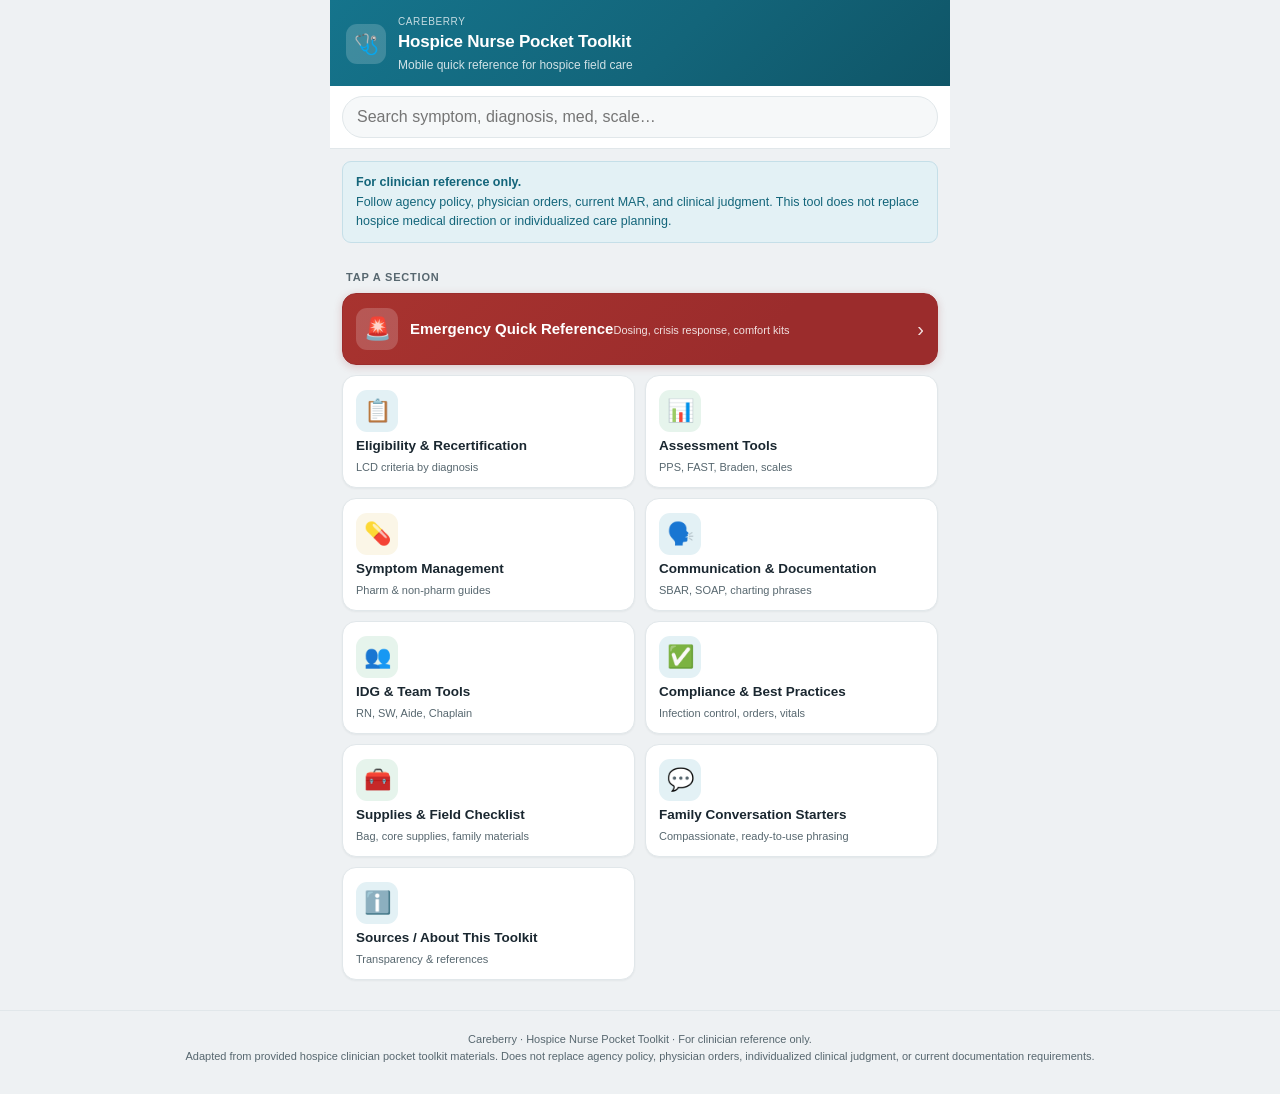
==== docs/index.html @ becc7cc1 "Add self-contained docs/index.html for GitHub Pages preview Single-file build (CSS + JS + data inlin" ====
<!DOCTYPE html>
<html lang="en">
<head>
  <meta charset="UTF-8">
  <meta name="viewport" content="width=device-width, initial-scale=1.0, viewport-fit=cover">
  <meta http-equiv="X-UA-Compatible" content="IE=edge">

  <title>Hospice Nurse Pocket Toolkit | Careberry</title>
  <meta name="description" content="A mobile-friendly hospice nurse quick-reference guide for eligibility, assessment tools, symptom management, communication, documentation, IDG preparation, and field checklists.">
  <meta name="theme-color" content="#13657a">

  <!-- Social preview (optional, no external assets) -->
  <meta property="og:title" content="Hospice Nurse Pocket Toolkit | Careberry">
  <meta property="og:description" content="Mobile quick reference for hospice field care: eligibility, assessment tools, symptom management, documentation, IDG, and field checklists.">
  <meta property="og:type" content="website">

  <!-- App-like behavior on iOS -->
  <meta name="apple-mobile-web-app-capable" content="yes">
  <meta name="apple-mobile-web-app-status-bar-style" content="default">
  <meta name="apple-mobile-web-app-title" content="Hospice Toolkit">
  <link rel="apple-touch-icon" href="data:image/svg+xml,<svg xmlns='http://www.w3.org/2000/svg' viewBox='0 0 100 100'><rect width='100' height='100' rx='22' fill='%2313657a'/><text y='68' x='50' text-anchor='middle' font-size='52'>🩺</text></svg>">

  <style>
/*
 * Hospice Nurse Pocket Toolkit — styles
 * Careberry.org · mobile-first, system fonts, no framework.
 * Palette: calm Careberry teal/blue + green accent; muted red reserved for emergency.
 */

:root {
  --primary: #13657a;        /* Careberry teal-blue */
  --primary-light: #1c8aa6;
  --primary-pale: #e3f1f5;
  --accent: #2f855a;         /* calm green */
  --accent-light: #38a169;
  --accent-pale: #e6f4ec;
  --danger: #9b2c2c;         /* muted red — emergency only */
  --danger-pale: #fbeceb;
  --warning: #8a6d1a;
  --warning-pale: #fbf6e7;
  --text: #1a2730;
  --text-muted: #57676f;
  --border: #e1e7ea;
  --surface: #f6f8f9;        /* soft off-white */
  --white: #ffffff;
  --radius: 14px;
  --radius-sm: 9px;
  --tap: 48px;               /* minimum tap target */
}

* { box-sizing: border-box; -webkit-tap-highlight-color: transparent; }

html { scroll-behavior: smooth; }

body {
  font-family: -apple-system, BlinkMacSystemFont, "Segoe UI", Roboto, Arial, sans-serif;
  background: var(--surface);
  color: var(--text);
  margin: 0;
  padding: 0;
  font-size: 16px;
  line-height: 1.5;
  -webkit-font-smoothing: antialiased;
}

.visually-hidden {
  position: absolute !important;
  width: 1px; height: 1px;
  padding: 0; margin: -1px;
  overflow: hidden; clip: rect(0 0 0 0);
  white-space: nowrap; border: 0;
}

/* ---------- STICKY TOP BAR (header + search) ---------- */
.topbar { position: sticky; top: 0; z-index: 100; }

.app-header {
  background: linear-gradient(135deg, #15748c 0%, var(--primary) 55%, #0f5567 100%);
  color: var(--white);
  padding: 14px 16px 12px;
  display: flex;
  align-items: center;
  gap: 12px;
  box-shadow: 0 1px 0 rgba(0,0,0,0.04);
}
.back-btn {
  display: none;
  background: rgba(255,255,255,0.16);
  border: none;
  color: var(--white);
  font-size: 22px;
  min-width: 40px; height: 40px;
  border-radius: 50%;
  cursor: pointer;
  align-items: center; justify-content: center;
  flex-shrink: 0;
}
.app-header.has-back .back-btn { display: flex; }
.logo-mark {
  width: 40px; height: 40px;
  background: rgba(255,255,255,0.18);
  border-radius: 11px;
  display: flex; align-items: center; justify-content: center;
  font-size: 20px; flex-shrink: 0;
}
.header-text { flex: 1; min-width: 0; }
.app-header h1 {
  font-size: 17px; font-weight: 600; margin: 0;
  letter-spacing: -0.2px;
  white-space: nowrap; overflow: hidden; text-overflow: ellipsis;
}
.app-header .subtitle { font-size: 12px; opacity: 0.8; margin: 1px 0 0; }
.brand-chip { font-size: 10px; opacity: 0.75; letter-spacing: 0.6px; text-transform: uppercase; }

/* ---------- SEARCH ---------- */
.search-bar {
  background: var(--white);
  border-bottom: 1px solid var(--border);
  padding: 10px 12px;
  display: flex; gap: 8px; align-items: center;
}
.search-wrap { position: relative; flex: 1; }
.search-bar input {
  width: 100%;
  padding: 11px 38px 11px 14px;
  border: 1.5px solid var(--border);
  border-radius: 24px;
  font-size: 16px;             /* ≥16px avoids iOS zoom */
  background: var(--surface);
  color: var(--text);
  outline: none;
}
.search-bar input:focus { border-color: var(--primary-light); background: var(--white); }
.clear-btn {
  position: absolute;
  right: 6px; top: 50%; transform: translateY(-50%);
  background: var(--border);
  border: none; color: var(--text-muted);
  width: 26px; height: 26px; border-radius: 50%;
  font-size: 16px; line-height: 1; cursor: pointer;
  display: none; align-items: center; justify-content: center;
}
.clear-btn.show { display: flex; }

/* ---------- SEARCH RESULTS ---------- */
.search-results { display: none; padding: 8px 12px 24px; }
.search-results.show { display: block; }
.results-meta { font-size: 12px; color: var(--text-muted); padding: 8px 4px; }
.result-card {
  background: var(--white);
  border: 1px solid var(--border);
  border-radius: var(--radius-sm);
  padding: 12px 14px;
  margin-bottom: 8px;
  cursor: pointer;
  min-height: var(--tap);
  width: 100%; text-align: left; display: block;
}
.result-card:active { background: var(--surface); }
.result-section { font-size: 11px; font-weight: 600; text-transform: uppercase; letter-spacing: 0.6px; color: var(--primary); }
.result-title { font-size: 15px; font-weight: 600; margin: 2px 0; }
.result-preview { font-size: 13px; color: var(--text-muted); line-height: 1.45; }
.result-preview mark, .card-body mark { background: #fff2b0; color: inherit; border-radius: 3px; padding: 0 1px; }
.no-results { text-align: center; color: var(--text-muted); padding: 32px 16px; font-size: 14px; }

/* ---------- VIEWS ---------- */
.view { display: none; }
.view.active { display: block; }

/* ---------- HOME ---------- */
.safety-note {
  background: var(--primary-pale);
  border: 1px solid #c5dfe8;
  color: var(--primary);
  border-radius: var(--radius-sm);
  margin: 12px;
  padding: 11px 13px;
  font-size: 12.5px;
  line-height: 1.5;
}
.safety-note strong { display: block; margin-bottom: 2px; }

.section-label {
  font-size: 11px; font-weight: 700; text-transform: uppercase;
  letter-spacing: 0.8px; color: var(--text-muted);
  padding: 14px 16px 4px;
}

.home-grid { display: grid; grid-template-columns: 1fr 1fr; gap: 10px; padding: 4px 12px 16px; }

.tile {
  background: var(--white);
  border: 1px solid var(--border);
  border-radius: var(--radius);
  padding: 14px 13px;
  cursor: pointer;
  display: flex; flex-direction: column; align-items: flex-start; gap: 6px;
  min-height: 92px;
  text-align: left;
  box-shadow: 0 1px 2px rgba(16,39,48,0.05);
  transition: transform 0.12s ease, box-shadow 0.12s ease;
}
.tile:active { transform: scale(0.97); box-shadow: 0 1px 1px rgba(16,39,48,0.04); }
.tile:focus-visible { outline: 2px solid var(--primary-light); outline-offset: 2px; }
.tile .tile-icon {
  font-size: 22px; width: 42px; height: 42px;
  border-radius: 11px;
  display: flex; align-items: center; justify-content: center;
}
.tile .tile-name { font-size: 13.5px; font-weight: 600; color: var(--text); line-height: 1.25; }
.tile .tile-sub { font-size: 11px; color: var(--text-muted); }

/* emergency tile spans full width and is styled urgent-but-calm */
.tile.emergency {
  grid-column: 1 / -1;
  flex-direction: row; align-items: center; gap: 12px;
  background: linear-gradient(135deg, #a8332f 0%, var(--danger) 70%);
  border-color: var(--danger);
  color: var(--white);
  min-height: 64px;
  box-shadow: 0 2px 8px rgba(155,44,44,0.22);
}
.tile.emergency .tile-icon { background: rgba(255,255,255,0.18); }
.tile.emergency .tile-name { color: var(--white); font-size: 15px; }
.tile.emergency .tile-sub { color: rgba(255,255,255,0.85); }
.tile.emergency .tile-arrow { margin-left: auto; font-size: 20px; opacity: 0.85; }

/* ---------- SECTION VIEW ---------- */
.section-intro {
  margin: 12px 12px 0;
  border-radius: var(--radius-sm);
  padding: 11px 13px;
  font-size: 13px;
  line-height: 1.5;
}
.section-intro.danger { background: var(--danger-pale); border-left: 3px solid var(--danger); color: var(--danger); }
.section-intro.primary { background: var(--primary-pale); border-left: 3px solid var(--primary-light); color: var(--primary); }
.section-intro.accent  { background: var(--accent-pale);  border-left: 3px solid var(--accent-light);  color: var(--accent); }
.section-intro.warning { background: var(--warning-pale); border-left: 3px solid #d9a92a; color: var(--warning); }

/* ---------- CARDS / ACCORDION ---------- */
.card {
  background: var(--white);
  border: 1px solid var(--border);
  border-radius: var(--radius);
  margin: 10px 12px 0;
  overflow: hidden;
  box-shadow: 0 1px 2px rgba(16,39,48,0.04);
}
.card.flash { animation: flash 1.4s ease; }
@keyframes flash {
  0%, 100% { box-shadow: 0 0 0 0 rgba(28,138,166,0); }
  20%      { box-shadow: 0 0 0 3px rgba(28,138,166,0.45); }
}
.card-header {
  width: 100%;
  background: none; border: none; text-align: left;
  padding: 13px 14px;
  min-height: var(--tap);
  display: flex; align-items: center; gap: 10px;
  cursor: pointer; color: var(--text);
  font-family: inherit;
}
.card-header:focus-visible { outline: 2px solid var(--primary-light); outline-offset: -2px; }
.card-title { font-size: 15px; font-weight: 600; flex: 1; line-height: 1.3; }
.chevron { color: var(--text-muted); font-size: 13px; transition: transform 0.2s; flex-shrink: 0; }
.card-header[aria-expanded="true"] .chevron { transform: rotate(180deg); }
.card-body { padding: 2px 14px 16px; border-top: 1px solid var(--border); }
.card-body[hidden] { display: none; }

/* ---------- CONTENT ELEMENTS (used inside contentHtml) ---------- */
.sub-h { font-size: 13px; font-weight: 700; color: var(--primary); margin: 12px 0 5px; }
.body-text { font-size: 13.5px; line-height: 1.6; color: var(--text); margin: 6px 0; }
.muted { color: var(--text-muted); font-size: 12.5px; }

.criteria-list { margin: 8px 0; padding: 0; list-style: none; }
.criteria-list li {
  padding: 6px 0 6px 22px; position: relative;
  font-size: 13.5px; line-height: 1.45;
  border-bottom: 1px solid var(--border);
}
.criteria-list li:last-child { border-bottom: none; }
.criteria-list li::before {
  content: "•"; position: absolute; left: 6px;
  color: var(--primary-light); font-size: 17px; line-height: 1.1;
}
.criteria-list.check li::before { content: "✓"; color: var(--accent-light); font-size: 13px; line-height: 1.5; }

.alert { border-radius: var(--radius-sm); padding: 10px 12px; margin: 10px 0; font-size: 13px; line-height: 1.5; }
.alert strong { display: block; margin-bottom: 2px; }
.alert-red    { background: var(--danger-pale);  border-left: 3px solid var(--danger);       color: var(--danger); }
.alert-yellow { background: var(--warning-pale); border-left: 3px solid #d9a92a;             color: var(--warning); }
.alert-blue   { background: var(--primary-pale); border-left: 3px solid var(--primary-light); color: var(--primary); }
.alert-green  { background: var(--accent-pale);  border-left: 3px solid var(--accent-light);  color: var(--accent); }

.script-box {
  background: #eef6fa; border: 1px solid #cfe5ee;
  border-radius: var(--radius-sm);
  padding: 10px 12px; font-size: 13px; font-style: italic;
  color: var(--primary); margin: 8px 0;
}
.script-box::before { content: "“"; }
.script-box::after  { content: "”"; }

.tool-block { background: var(--surface); border-radius: var(--radius-sm); padding: 12px; margin: 10px 0; }

/* ---------- TABLES (mobile-safe: horizontal scroll w/ cue) ---------- */
.table-scroll {
  overflow-x: auto;
  -webkit-overflow-scrolling: touch;
  margin: 10px 0;
  border: 1px solid var(--border);
  border-radius: var(--radius-sm);
  position: relative;
}
.table-scroll::-webkit-scrollbar { height: 6px; }
.table-scroll::-webkit-scrollbar-thumb { background: var(--border); border-radius: 3px; }
.scroll-cue {
  display: block; font-size: 11px; color: var(--text-muted);
  margin: -4px 0 6px; padding-left: 2px;
}
.ref-table { width: 100%; border-collapse: collapse; font-size: 13px; min-width: 320px; }
.ref-table th {
  background: var(--surface); color: var(--text-muted);
  font-size: 11px; font-weight: 700; text-transform: uppercase; letter-spacing: 0.4px;
  padding: 8px 9px; text-align: left; border-bottom: 1px solid var(--border);
  position: sticky; top: 0;
}
.ref-table td { padding: 8px 9px; border-bottom: 1px solid var(--border); vertical-align: top; line-height: 1.4; }
.ref-table tr:last-child td { border-bottom: none; }
.ref-table tr:nth-child(even) td { background: #fafbfc; }

/* ---------- FLOATING "TOP" BUTTON ---------- */
.to-top {
  position: fixed; right: 16px; bottom: 20px;
  width: var(--tap); height: var(--tap);
  border-radius: 50%;
  background: var(--primary); color: var(--white);
  border: none; cursor: pointer;
  font-size: 20px; box-shadow: 0 3px 10px rgba(0,0,0,0.18);
  display: none; align-items: center; justify-content: center;
  z-index: 90;
}
.to-top.show { display: flex; }

/* ---------- FOOTER ---------- */
.footer {
  text-align: center; padding: 20px 16px 28px;
  font-size: 11px; color: var(--text-muted);
  border-top: 1px solid var(--border); margin-top: 14px; line-height: 1.6;
}

/* ---------- RESPONSIVE ---------- */
@media (max-width: 360px) {
  .home-grid { grid-template-columns: 1fr; }
}
@media (min-width: 640px) {
  .topbar, .view, .search-results { max-width: 620px; margin-left: auto; margin-right: auto; }
  body { background: #eef1f3; }
}

@media (prefers-reduced-motion: reduce) {
  html { scroll-behavior: auto; }
  .card.flash { animation: none; }
}

</style>
</head>
<body>
<div id="app">

  <div class="topbar">
    <header class="app-header" id="appHeader">
      <button class="back-btn" id="backBtn" type="button" aria-label="Back to home">←</button>
      <div class="logo-mark" aria-hidden="true">🩺</div>
      <div class="header-text">
        <div class="brand-chip">Careberry</div>
        <h1 id="headerTitle">Hospice Nurse Pocket Toolkit</h1>
        <p class="subtitle" id="headerSub">Mobile quick reference for hospice field care</p>
      </div>
    </header>

    <div class="search-bar">
      <div class="search-wrap">
        <label class="visually-hidden" for="searchInput">Search the toolkit</label>
        <input id="searchInput" type="search" inputmode="search" autocomplete="off"
               placeholder="Search symptom, diagnosis, med, scale…" aria-label="Search the toolkit">
        <button class="clear-btn" id="clearBtn" type="button" aria-label="Clear search">×</button>
      </div>
    </div>
  </div>

  <!-- Live search results (replaces the active view while typing) -->
  <div class="search-results" id="searchResults" role="region" aria-label="Search results" aria-live="polite"></div>

  <!-- HOME -->
  <div class="view active" id="homeView">
    <div class="safety-note">
      <strong>For clinician reference only.</strong>
      Follow agency policy, physician orders, current MAR, and clinical judgment. This tool does not
      replace hospice medical direction or individualized care planning.
    </div>
    <div class="section-label">Tap a section</div>
    <div class="home-grid" id="homeGrid"></div>
  </div>

  <!-- All section views are rendered here from the data file -->
  <div id="sections"></div>

  <footer class="footer">
    Careberry · Hospice Nurse Pocket Toolkit · For clinician reference only.<br>
    Adapted from provided hospice clinician pocket toolkit materials. Does not replace agency policy,
    physician orders, individualized clinical judgment, or current documentation requirements.
  </footer>

  <button class="to-top" id="toTop" type="button" aria-label="Back to top">↑</button>
</div>

<script>
/*
 * Hospice Nurse Pocket Toolkit — structured content data
 * Careberry.org
 *
 * SOURCE OF TRUTH: Prior_data/toolkit to print.pdf ("Hospice Clinician Pocket Tool Kit", 82 pp).
 * Every card carries `sourcePages` = the PDF page number(s) the content is drawn from, for
 * traceability and clinical review. Wording is preserved from the PDF; only reorganization,
 * heading-shortening, and direct-synonym search tags have been added. NO new clinical content,
 * doses, links, or resources have been introduced. Items in REVIEW_NOTES.md (e.g. the interactive
 * opioid calculator and ESAS total-score bands) are intentionally EXCLUDED pending Chad/Jen review.
 *
 * Consumed by assets/hospice-toolkit.js (search index + render). Pure data, no logic.
 */
window.hospiceToolkit = [

  /* ============================================================
   * SECTION 1 — EMERGENCY QUICK REFERENCE
   * Fastest field access. Drawn from PDF Section 3 (symptom mgmt),
   * pp. 53-64: emergency dosing table, comfort kits, terminal bleed,
   * seizure safety, SC injection reference.
   * ============================================================ */
  {
    id: "emergency",
    title: "Emergency Quick Reference",
    description: "Dosing, crisis response, comfort kits",
    tone: "danger",
    cards: [
      {
        id: "emergency-dosing",
        title: "Emergency Dosing Quick Reference",
        tags: ["emergency", "crisis", "dosing", "stat", "field", "quick reference"],
        sourcePages: [61, 62],
        contentHtml:
          '<div class="alert alert-red"><strong>Field crisis reference.</strong> Always follow agency policy and review the patient’s current MAR before administering. Adjust dose/frequency for frailty, age, or prior opioid use.</div>' +
          '<table class="ref-table"><tr><th>Symptom</th><th>First-Line Meds</th><th>Typical Emergency Dose</th><th>Route</th></tr>' +
          '<tr><td>Severe Pain</td><td>Morphine Sulfate</td><td>5–10 mg</td><td>SL / SC</td></tr>' +
          '<tr><td>Dyspnea</td><td>Morphine Sulfate<br>Lorazepam</td><td>2.5–5 mg<br>0.5–1 mg</td><td>SL / SC</td></tr>' +
          '<tr><td>Terminal Agitation</td><td>Haloperidol<br>ABH Gel<br>Lorazepam</td><td>1–2 mg<br>1 mL<br>1–2 mg</td><td>SL / Topical / SL</td></tr>' +
          '<tr><td>Terminal Secretions</td><td>Atropine<br>Glycopyrrolate</td><td>1–2 drops<br>0.2 mg</td><td>SL / SC</td></tr>' +
          '<tr><td>Massive Hemorrhage</td><td>Midazolam<br>Lorazepam<br>Morphine</td><td>2–5 mg<br>2 mg<br>5–10 mg</td><td>SL / SC</td></tr>' +
          '<tr><td>Nausea / Vomiting</td><td>Haloperidol<br>Metoclopramide<br>Ondansetron</td><td>0.5–1 mg<br>10 mg<br>4–8 mg</td><td>SL / PO / ODT</td></tr>' +
          '<tr><td>Seizure</td><td>Lorazepam<br>Diazepam (Diastat)</td><td>1–2 mg<br>10–20 mg</td><td>SL / PR</td></tr>' +
          '<tr><td>Fever</td><td>Acetaminophen</td><td>500–1000 mg</td><td>PO / PR</td></tr>' +
          '<tr><td>Constipation</td><td>Bisacodyl Suppository</td><td>10 mg</td><td>PR</td></tr></table>' +
          '<div class="sub-h">Scheduled vs PRN dosing tips</div>' +
          '<ul class="criteria-list"><li>PRNs are best for intermittent symptoms (e.g., breakthrough pain).</li>' +
          '<li>Scheduled dosing is indicated when symptoms are persistent or increasing.</li>' +
          '<li>Titrate upward when PRNs are used &gt;3 times/day.</li>' +
          '<li>Consider adding long-acting medication or infusion route if symptoms are difficult to manage.</li></ul>'
      },
      {
        id: "comfort-kit-general",
        title: "General Comfort Kit",
        tags: ["comfort kit", "comfort pack", "e-kit", "emergency kit", "general"],
        sourcePages: [56],
        contentHtml:
          '<table class="ref-table"><tr><th>Medication</th><th>Purpose</th><th>Typical Dose</th><th>Route</th></tr>' +
          '<tr><td>Morphine Sulfate Oral Solution (20 mg/mL)</td><td>Pain, dyspnea</td><td>0.25–0.5 mL (5–10 mg) q1–2h PRN</td><td>SL / PO</td></tr>' +
          '<tr><td>Lorazepam 0.5–1 mg</td><td>Anxiety, agitation, dyspnea</td><td>0.5–1 mg q4–6h PRN</td><td>SL / PO</td></tr>' +
          '<tr><td>Haloperidol 0.5–2 mg</td><td>Nausea, delirium, agitation</td><td>0.5–1 mg q4–6h PRN</td><td>SL / PO</td></tr>' +
          '<tr><td>Atropine 1% drops</td><td>Terminal secretions</td><td>1–2 drops SL q1h PRN</td><td>SL</td></tr>' +
          '<tr><td>Acetaminophen 500–1000 mg</td><td>Pain, fever</td><td>q6h PRN</td><td>PO / PR</td></tr>' +
          '<tr><td>Bisacodyl suppository</td><td>Constipation</td><td>10 mg PR daily PRN</td><td>PR</td></tr></table>' +
          '<div class="alert alert-blue">If patient is NPO or cannot swallow, most medications may be given sublingually or rectally.</div>'
      },
      {
        id: "comfort-kit-cardiac",
        title: "Cardiac Comfort Kit (CHF / ESHF)",
        tags: ["comfort kit", "cardiac", "CHF", "ESHF", "heart failure"],
        sourcePages: [57],
        contentHtml:
          '<table class="ref-table"><tr><th>Medication</th><th>Purpose</th><th>Typical Dose</th><th>Route</th></tr>' +
          '<tr><td>Morphine Sulfate</td><td>Dyspnea, air hunger</td><td>2.5–5 mg q1h PRN</td><td>SL / SC</td></tr>' +
          '<tr><td>Lorazepam</td><td>Anxiety</td><td>0.5–1 mg q4–6h PRN</td><td>SL</td></tr>' +
          '<tr><td>Furosemide</td><td>Fluid overload</td><td>20–40 mg daily PRN</td><td>PO / IM</td></tr>' +
          '<tr><td>Nitroglycerin SL tabs</td><td>Angina</td><td>0.3–0.6 mg q5 min ×3 PRN</td><td>SL</td></tr>' +
          '<tr><td>Oxygen</td><td>Hypoxia, dyspnea</td><td>1–4 L/min PRN</td><td>Nasal cannula</td></tr></table>' +
          '<div class="alert alert-blue">IM Lasix and Foley can be life-improving in patients with dyspnea due to fluid retention.</div>'
      },
      {
        id: "comfort-kit-seizure",
        title: "Seizure Comfort Kit (terminal neuro)",
        tags: ["comfort kit", "seizure", "neuro", "brain mets", "epilepsy", "convulsion"],
        sourcePages: [58],
        contentHtml:
          '<p class="body-text">For patients with brain metastases, tumors, or seizure history.</p>' +
          '<table class="ref-table"><tr><th>Medication</th><th>Purpose</th><th>Typical Dose</th><th>Route</th></tr>' +
          '<tr><td>Lorazepam</td><td>Acute seizure activity</td><td>1–2 mg q1h PRN</td><td>SL / IV / SC</td></tr>' +
          '<tr><td>Diazepam rectal gel (Diastat)</td><td>Active seizures</td><td>10–20 mg PR once</td><td>PR</td></tr>' +
          '<tr><td>Levetiracetam (Keppra) oral sol.</td><td>Maintenance (if swallowing)</td><td>500–1000 mg BID</td><td>PO</td></tr>' +
          '<tr><td>Clonazepam ODT (if available)</td><td>Seizure control</td><td>0.5–1 mg q8h PRN</td><td>SL</td></tr></table>' +
          '<div class="alert alert-yellow">Train caregivers on when and how to use rectal gel and when to call the nurse or 911. Provide written instructions with PRN parameters; pre-fill MARs or med logs; review comfort kit contents with family at admission or recertification.</div>'
      },
      {
        id: "seizure-safety",
        title: "Seizure Safety Precautions",
        tags: ["seizure", "safety", "recovery position", "aspiration", "first aid"],
        sourcePages: [59, 60],
        contentHtml:
          '<p class="body-text">Seizures in hospice patients may occur with brain metastases, end-stage HIV, stroke, or neurodegenerative disorders.</p>' +
          '<div class="sub-h">Clinician &amp; caregiver actions</div>' +
          '<ul class="criteria-list"><li>DO NOT restrain the patient during a seizure.</li>' +
          '<li>Protect the head with a pillow or folded towel.</li>' +
          '<li>Turn patient onto their side (recovery position) to prevent aspiration.</li>' +
          '<li>Remove nearby hazards (sharp objects, furniture).</li>' +
          '<li>Observe and record the duration of the seizure.</li>' +
          '<li>Do not put anything in the mouth.</li></ul>' +
          '<div class="sub-h">Environmental safety</div>' +
          '<ul class="criteria-list"><li>Remove potential weapons (scissors, sharp tools).</li>' +
          '<li>Secure medical equipment (IV poles, walkers).</li>' +
          '<li>Use low beds and floor mats to prevent injury from falls.</li>' +
          '<li>Ensure side rails are padded (if applicable) and not used as restraints.</li></ul>'
      },
      {
        id: "terminal-bleed-emergency",
        title: "Terminal Bleed / Massive Hemorrhage",
        tags: ["hemorrhage", "terminal bleed", "bleeding", "exsanguination", "crisis"],
        sourcePages: [53, 54],
        contentHtml:
          '<div class="alert alert-red"><strong>Most commonly seen with head/neck, lung, or GI cancers.</strong> Sudden profuse bleeding from mouth, nose, tracheostomy, or rectum; skin turns gray or blue; family panic.</div>' +
          '<div class="sub-h">Emergency response</div>' +
          '<ul class="criteria-list check"><li>DO NOT leave patient alone.</li>' +
          '<li>Apply dark towels to bleeding site (absorbs blood discreetly).</li>' +
          '<li>Administer Midazolam or Lorazepam 2 mg SL/SC.</li>' +
          '<li>Administer Morphine 5–10 mg SC or SL.</li>' +
          '<li>Protect family from trauma (gently guide them out if needed).</li>' +
          '<li>Document time of event, comfort measures, death (if occurred).</li>' +
          '<li>Notify physician and supervisor immediately.</li></ul>' +
          '<div class="script-box">We’re focusing on keeping your loved one comfortable right now.</div>'
      },
      {
        id: "sc-injection-reference",
        title: "SC Injection & Liquid Reference",
        tags: ["subcutaneous", "SC", "injection", "needle", "injection sites"],
        sourcePages: [62, 63],
        contentHtml:
          '<div class="sub-h">SC injection sites</div>' +
          '<ul class="criteria-list"><li>Upper arm, abdomen, thigh, upper buttock.</li>' +
          '<li>Rotate sites every 24 hours.</li>' +
          '<li>Use 25–27g needle, ⅝ inch.</li></ul>'
      }
    ]
  },

  /* ============================================================
   * SECTION 2 — ELIGIBILITY & RECERTIFICATION
   * PDF Section 1, pp. 2-15. Medicare LCD criteria.
   * ============================================================ */
  {
    id: "eligibility",
    title: "Eligibility & Recertification",
    description: "LCD criteria by diagnosis",
    tone: "primary",
    cards: [
      {
        id: "elig-general",
        title: "General Eligibility (All Diagnoses)",
        tags: ["eligibility", "recert", "recertification", "decline", "general", "prognosis", "LCD"],
        sourcePages: [2, 3],
        contentHtml:
          '<div class="alert alert-blue"><strong>Based on Medicare LCDs.</strong> Source: CMS Medicare Coverage Database.</div>' +
          '<p class="muted">A patient may be considered to have a life expectancy of six months or less if they exhibit:</p>' +
          '<ul class="criteria-list"><li>Progressive disease evidenced by worsening clinical status, symptoms, signs, and laboratory results.</li>' +
          '<li>Significant unintentional weight loss (≥10% in the past six months).</li>' +
          '<li>Decreasing anthropometric measurements (e.g., mid-arm circumference).</li>' +
          '<li>Declining serum albumin or cholesterol levels.</li>' +
          '<li>Dysphagia leading to recurrent aspiration and/or inadequate oral intake.</li>' +
          '<li>Decline in Karnofsky Performance Status (KPS) or Palliative Performance Score (PPS) due to disease progression.</li>' +
          '<li>Progression to dependence on assistance with additional activities of daily living (ADLs).</li>' +
          '<li>Progressive stage 3-4 pressure ulcers despite optimal care.</li>' +
          '<li>History of increasing emergency room visits, hospitalizations, or physician visits related to the hospice primary diagnosis.</li></ul>'
      },
      {
        id: "elig-dementia",
        title: "Dementia / Alzheimer’s",
        tags: ["dementia", "alzheimer", "alzheimer's", "FAST", "7C"],
        sourcePages: [4, 5],
        contentHtml:
          '<div class="sub-h">FAST stage 7C or beyond (for Alzheimer’s)</div>' +
          '<ul class="criteria-list"><li>Speech limited to six or fewer intelligible words.</li>' +
          '<li>Inability to ambulate without assistance.</li>' +
          '<li>Inability to sit up independently.</li></ul>' +
          '<div class="sub-h">Plus one or more complications in the past 12 months</div>' +
          '<ul class="criteria-list"><li>Aspiration pneumonia.</li><li>Pyelonephritis.</li><li>Septicemia.</li>' +
          '<li>Multiple stage 3-4 pressure ulcers.</li><li>Recurrent fever after antibiotics.</li>' +
          '<li>Inability to maintain sufficient fluid and calorie intake — weight loss ≥10% in the past six months or serum albumin &lt;2.5 g/dL.</li></ul>'
      },
      {
        id: "elig-chf",
        title: "Heart Disease / CHF",
        tags: ["heart", "CHF", "congestive heart failure", "cardiac", "NYHA", "angina"],
        sourcePages: [5, 6],
        contentHtml:
          '<div class="sub-h">Primary criteria</div>' +
          '<ul class="criteria-list"><li>New York Heart Association (NYHA) Class IV symptoms (e.g., symptoms at rest).</li>' +
          '<li>Inability to carry out minimal physical activity without dyspnea or angina.</li>' +
          '<li>Optimally treated with diuretics, vasodilators, ACE inhibitors, hydralazine, or nitrates.</li>' +
          '<li>Angina at rest, resistant to standard nitrate therapy, and either not a candidate for or declined invasive procedures.</li></ul>' +
          '<div class="sub-h">Supporting documentation may include</div>' +
          '<ul class="criteria-list"><li>Ejection fraction (EF) &lt;20%.</li>' +
          '<li>Treatment-resistant symptomatic dysrhythmias.</li>' +
          '<li>History of cardiac-related syncope or CVA due to cardiac embolism.</li>' +
          '<li>History of cardiac resuscitation.</li></ul>' +
          '<div class="sub-h">Signs / symptoms that may present</div>' +
          '<p class="body-text">Orthopnea, paroxysmal nocturnal dyspnea, dependent edema, syncope, weakness, chest pain, diaphoresis, cachexia, jugular-venous distention, rales, liver enlargement.</p>'
      },
      {
        id: "elig-copd",
        title: "Pulmonary Disease / COPD",
        tags: ["COPD", "pulmonary", "lung", "respiratory", "hypoxemia", "dyspnea"],
        sourcePages: [6, 7],
        contentHtml:
          '<ul class="criteria-list"><li>Disabling dyspnea at rest, poorly responsive to bronchodilators.</li>' +
          '<li>Decreased functional capacity, leading to bed-to-chair existence, fatigue, and cough.</li>' +
          '<li>Progression of disease evidenced by increasing office, home, emergency department visits, and/or hospitalizations for pulmonary infections or respiratory failure.</li></ul>' +
          '<div class="sub-h">Documentation within the past three months of</div>' +
          '<ul class="criteria-list"><li>Resting arterial hypoxemia (pO₂ &lt;55 mmHg by arterial blood gas) or oxygen saturation &lt;88%.</li>' +
          '<li>Hypercapnia (pCO₂ &gt;50 mmHg).</li></ul>' +
          '<div class="sub-h">Supporting documentation may include</div>' +
          '<ul class="criteria-list"><li>Cor pulmonale and right heart failure.</li><li>Unintentional progressive weight loss.</li></ul>'
      },
      {
        id: "elig-cancer",
        title: "Cancer",
        tags: ["cancer", "malignancy", "metastatic", "oncology", "tumor", "PPS"],
        sourcePages: [7, 8],
        contentHtml:
          '<ul class="criteria-list"><li>Disease with metastases at presentation.</li>' +
          '<li>Progression from an earlier stage of disease to metastatic disease with either continued decline despite therapy, or the patient declines further disease-directed therapy.</li>' +
          '<li>Certain cancers with poor prognoses (e.g., small cell lung cancer, brain cancer, pancreatic cancer) may be hospice eligible without fulfilling the other criteria.</li>' +
          '<li>PPS ≤ 70%.</li></ul>'
      },
      {
        id: "elig-stroke-coma",
        title: "Stroke / Coma",
        tags: ["stroke", "CVA", "coma", "PPS", "dysphagia", "aspiration"],
        sourcePages: [8, 9],
        contentHtml:
          '<ul class="criteria-list"><li>Palliative Performance Scale (PPS) ≤40%.</li>' +
          '<li>Poor nutritional status with inability to maintain sufficient fluid and calorie intake, evidenced by: 10% weight loss in past six months or 7.5% in last 3 months; serum albumin &lt;2.5 g/dL.</li>' +
          '<li>Current history of pulmonary aspiration not responsive to speech language pathology.</li>' +
          '<li>Dysphagia severe enough to prevent the patient from receiving food and fluid necessary to sustain life, in a patient who declines or does not receive artificial nutrition/hydration.</li>' +
          '<li>Sequential calorie counts documenting inadequate caloric/fluid intake.</li></ul>' +
          '<div class="sub-h">Supplemental findings</div>' +
          '<p class="body-text">Aspiration pneumonia, upper UTI, sepsis, refractory decubitus ulcers stage 3-4, recurrent fever after antibiotics.</p>'
      },
      {
        id: "elig-als",
        title: "Amyotrophic Lateral Sclerosis (ALS)",
        tags: ["ALS", "Lou Gehrig", "motor neuron", "vital capacity", "neuro"],
        sourcePages: [9, 10, 11],
        contentHtml:
          '<p class="body-text">Patients with ALS are considered to be in the terminal stage (life expectancy of six months or less) if they exhibit:</p>' +
          '<div class="sub-h">Critically impaired breathing capacity</div>' +
          '<ul class="criteria-list"><li>Dyspnea at rest.</li><li>Vital capacity less than 30%.</li>' +
          '<li>Requirement of supplemental oxygen at rest.</li><li>Declines artificial ventilation.</li></ul>' +
          '<div class="sub-h">Rapid disease progression</div>' +
          '<ul class="criteria-list"><li>Progression from independent ambulation to wheelchair or bed-bound status.</li>' +
          '<li>Progression from normal to barely intelligible or unintelligible speech.</li>' +
          '<li>Progression from normal to pureed diet.</li>' +
          '<li>Progression from independence in most or all ADLs to needing major assistance in all ADLs.</li></ul>' +
          '<div class="sub-h">Severe nutritional impairment</div>' +
          '<ul class="criteria-list"><li>Oral intake insufficient to sustain life.</li><li>Continuing weight loss.</li>' +
          '<li>Dehydration or hypovolemia.</li><li>Absence of artificial feeding methods.</li></ul>' +
          '<div class="sub-h">Life-threatening complications within the past 12 months</div>' +
          '<p class="body-text">Recurrent aspiration pneumonia, pyelonephritis, sepsis, recurrent fever after antibiotics, stage 3 or 4 pressure ulcers.</p>'
      },
      {
        id: "elig-hiv",
        title: "HIV Disease",
        tags: ["HIV", "AIDS", "CD4", "viral load", "immunodeficiency"],
        sourcePages: [11, 12],
        contentHtml:
          '<div class="sub-h">Core criteria</div>' +
          '<ul class="criteria-list"><li>CD4+ count less than 25 cells/mm³.</li>' +
          '<li>Persistent viral load greater than 100,000 copies/mL.</li>' +
          '<li>Palliative Performance Score (PPS) less than 50%.</li></ul>' +
          '<div class="sub-h">Plus at least one of the following conditions</div>' +
          '<p class="body-text">CNS lymphoma; untreated or refractory wasting (loss of &gt;33% lean body mass); Mycobacterium avium complex (MAC) bacteremia, untreated or refractory; progressive multifocal leukoencephalopathy; systemic lymphoma; refractory visceral Kaposi’s sarcoma; renal failure in the absence of dialysis; refractory cryptosporidium infection; refractory toxoplasmosis.</p>' +
          '<div class="sub-h">Supplemental findings</div>' +
          '<p class="body-text">Chronic persistent diarrhea for 1 year; persistent serum albumin &lt;2.5 g/dL; concomitant active substance abuse; age &gt;50 years; absence/resistance to antiviral, chemo, or prophylactic HIV treatments; advanced AIDS dementia complex; CHF symptomatic at rest; toxoplasmosis; advanced liver disease.</p>'
      },
      {
        id: "elig-liver",
        title: "Liver Disease",
        tags: ["liver", "cirrhosis", "hepatic", "end-stage liver", "ascites", "INR"],
        sourcePages: [12, 13],
        contentHtml:
          '<div class="sub-h">Synthetic liver failure, demonstrated by</div>' +
          '<ul class="criteria-list"><li>Prothrombin time (PT) prolonged more than five seconds over control, or INR &gt;1.5.</li>' +
          '<li>Serum albumin &lt;2.5 g/dL.</li></ul>' +
          '<div class="sub-h">Plus one or more of the following</div>' +
          '<ul class="criteria-list"><li>Ascites, refractory to treatment.</li>' +
          '<li>History of spontaneous bacterial peritonitis.</li>' +
          '<li>Hepatorenal syndrome (elevated creatinine and BUN with oliguria &lt;500 cc/day and urine sodium &lt;10 mEq).</li>' +
          '<li>Hepatic encephalopathy, refractory to treatment (decreased awareness, disturbed sleep, depressed/labile mood, somnolence, slurred speech).</li>' +
          '<li>History of recurrent variceal bleeding despite therapy.</li></ul>' +
          '<div class="sub-h">Supplemental findings</div>' +
          '<p class="body-text">Progressive malnutrition, muscle wasting, continued alcoholism, liver cancer, Hepatitis B or C refractory to interferon treatment.</p>'
      },
      {
        id: "elig-parkinsons",
        title: "Parkinson’s Disease",
        tags: ["parkinson", "parkinson's", "neuro", "vital capacity", "progression"],
        sourcePages: [13, 14, 15],
        contentHtml:
          '<p class="body-text">Patients with Parkinson’s disease are considered to be in the terminal stage if they exhibit:</p>' +
          '<div class="sub-h">Rapid disease progression</div>' +
          '<ul class="criteria-list"><li>Progression from independent ambulation to wheelchair or bed-bound status.</li>' +
          '<li>Progression from normal to barely intelligible or unintelligible speech.</li>' +
          '<li>Progression from normal to pureed diet.</li>' +
          '<li>Progression from independence in most or all ADLs to needing major assistance in all ADLs.</li></ul>' +
          '<div class="sub-h">Severe nutritional impairment / breathing</div>' +
          '<ul class="criteria-list"><li>Oral intake insufficient to sustain life; continuing weight loss; dehydration or hypovolemia; absence of artificial feeding methods.</li>' +
          '<li>Dyspnea at rest; vital capacity &lt;30% of predicted; supplemental O₂ required at rest; patient declines artificial ventilation.</li></ul>' +
          '<div class="sub-h">Life-threatening complications within the past 12 months</div>' +
          '<p class="body-text">Recurrent aspiration pneumonia, pyelonephritis, recurrent fever after antibiotic, stage 3 or 4 decubitus ulcers.</p>'
      }
    ]
  },

  /* ============================================================
   * SECTION 3 — ASSESSMENT TOOLS
   * PDF Section 2, pp. 16-31. TUG (pp. 21-22) and NYHA (p. 28)
   * are present in the PDF (see REVIEW_NOTES.md).
   * ============================================================ */
  {
    id: "assessment",
    title: "Assessment Tools",
    description: "PPS, FAST, Braden, scales",
    tone: "accent",
    cards: [
      {
        id: "assess-muac",
        title: "Mid-Upper Arm Circumference (MUAC)",
        tags: ["MUAC", "mid-arm", "nutrition", "malnutrition", "anthropometric"],
        sourcePages: [16, 17],
        contentHtml:
          '<p class="body-text">Used to measure nutritional status when weight is not reliably obtained.</p>' +
          '<div class="sub-h">How to measure</div>' +
          '<ul class="criteria-list"><li>Ask the patient to bend their arm to 90°.</li>' +
          '<li>Locate the midpoint between the acromion (shoulder bone) and olecranon (elbow).</li>' +
          '<li>With arm relaxed at side, wrap a MUAC tape around the midpoint. Record in cm.</li></ul>' +
          '<div class="sub-h">Interpretation</div>' +
          '<ul class="criteria-list"><li>&lt;23 cm in adults may indicate malnutrition.</li>' +
          '<li>&lt;21 cm is often a red flag in hospice.</li></ul>'
      },
      {
        id: "assess-bmi",
        title: "Body Mass Index (BMI)",
        tags: ["BMI", "body mass index", "cachexia", "underweight", "nutrition"],
        sourcePages: [17],
        contentHtml:
          '<p class="body-text">Used to assess underweight or cachexia as part of hospice criteria.</p>' +
          '<div class="sub-h">Formula</div>' +
          '<p class="body-text">BMI = weight (kg) ÷ height (m²) — or — BMI = [weight (lb) ÷ height (in²)] × 703</p>' +
          '<div class="sub-h">Categories</div>' +
          '<ul class="criteria-list"><li>&lt;18.5 = Underweight</li><li>18.5–24.9 = Normal</li>' +
          '<li>&lt;22 in elderly = may be considered undernourished</li></ul>'
      },
      {
        id: "assess-pain-scales",
        title: "Pain Scales (NRS, FACES, FLACC, PAINAD)",
        tags: ["pain scale", "NRS", "Wong-Baker", "FACES", "FLACC", "PAINAD", "pain assessment"],
        sourcePages: [17, 18, 19, 20, 21],
        contentHtml:
          '<div class="sub-h">Numeric Rating Scale (NRS)</div>' +
          '<p class="body-text">“Rate your pain from 0 (no pain) to 10 (worst pain).”</p>' +
          '<div class="sub-h">Wong-Baker FACES Pain Rating Scale</div>' +
          '<p class="body-text">Used with children or cognitively impaired adults. Show the patient the six faces and ask them to point to the face that shows how they feel.</p>' +
          '<table class="ref-table"><tr><th>Rating</th><th>Description</th></tr>' +
          '<tr><td>0</td><td>No hurt</td></tr><tr><td>2</td><td>Hurts a little bit</td></tr>' +
          '<tr><td>4</td><td>Hurts a little more</td></tr><tr><td>6</td><td>Hurts even more</td></tr>' +
          '<tr><td>8</td><td>Hurts a whole lot</td></tr><tr><td>10</td><td>Hurts worst</td></tr></table>' +
          '<div class="sub-h">FLACC Scale (Face, Legs, Activity, Cry, Consolability)</div>' +
          '<p class="body-text">For nonverbal patients. Each category scored 0–2.</p>' +
          '<table class="ref-table"><tr><th>Category</th><th>0</th><th>1</th><th>2</th></tr>' +
          '<tr><td>Face</td><td>No expression or smile</td><td>Occasional grimace or frown</td><td>Frequent frown, clenched jaw, quivering chin</td></tr>' +
          '<tr><td>Legs</td><td>Normal position or relaxed</td><td>Uneasy, restless, tense</td><td>Kicking or legs drawn up</td></tr>' +
          '<tr><td>Activity</td><td>Lying quietly, normal movement</td><td>Squirming, shifting, tense</td><td>Arched, rigid, or jerking</td></tr>' +
          '<tr><td>Cry</td><td>No cry (awake or asleep)</td><td>Moans or whimpers, occasional complaint</td><td>Crying steadily, screams or sobs</td></tr>' +
          '<tr><td>Consolability</td><td>Content, relaxed</td><td>Reassured by touch or talking</td><td>Difficult to console or comfort</td></tr></table>' +
          '<p class="muted">0 = Relaxed and comfortable · 1–3 = Mild discomfort · 4–6 = Moderate pain · 7–10 = Severe discomfort/pain</p>' +
          '<div class="sub-h">PAINAD (Pain Assessment in Advanced Dementia)</div>' +
          '<table class="ref-table"><tr><th>Behavior</th><th>0</th><th>1</th><th>2</th></tr>' +
          '<tr><td>Breathing</td><td>Normal</td><td>Occasional labored, short hyperventilation</td><td>Noisy/labored, Cheyne-Stokes</td></tr>' +
          '<tr><td>Negative Vocalization</td><td>None</td><td>Occasional moan/groan, disapproving</td><td>Repeated calling out, crying</td></tr>' +
          '<tr><td>Facial Expression</td><td>Smiling/inexpressive</td><td>Sad, frightened, frown</td><td>Grimacing</td></tr>' +
          '<tr><td>Body Language</td><td>Relaxed</td><td>Tense, pacing, fidgeting</td><td>Rigid, strikes out</td></tr>' +
          '<tr><td>Consolability</td><td>No need</td><td>Distracted/reassured</td><td>Unable to console</td></tr></table>' +
          '<p class="muted">Observe behavior for 2–5 minutes; total for a maximum of 10. 0–1 = No or minimal pain · 2–3 = Mild · 4–6 = Moderate · 7–10 = Severe.</p>'
      },
      {
        id: "assess-tug",
        title: "TUG Test — Timed Up and Go",
        tags: ["TUG", "timed up and go", "mobility", "fall risk", "gait", "balance"],
        sourcePages: [21, 22],
        contentHtml:
          '<div class="sub-h">What it measures</div>' +
          '<p class="body-text">Functional mobility, fall risk, lower extremity strength, balance and gait.</p>' +
          '<div class="sub-h">How to perform</div>' +
          '<ul class="criteria-list"><li>Patient sits in a standard armchair (seat height ~17–18”).</li>' +
          '<li>Say: “When I say ‘go,’ stand up from the chair, walk at your normal pace to the line [3 meters/10 feet away], turn around, walk back, and sit down.”</li>' +
          '<li>Start the stopwatch when the patient begins to rise; stop when fully seated again.</li>' +
          '<li>Note use of arms, assistive devices, gait stability, turning ability, and fatigue.</li></ul>' +
          '<table class="ref-table"><tr><th>Time</th><th>Interpretation</th></tr>' +
          '<tr><td>&lt;10 sec</td><td>Independent, low fall risk</td></tr>' +
          '<tr><td>10–19 sec</td><td>Mostly independent, some risk</td></tr>' +
          '<tr><td>20–29 sec</td><td>Needs assist, higher fall risk</td></tr>' +
          '<tr><td>≥30 sec</td><td>Severe mobility issues; high risk</td></tr></table>' +
          '<p class="muted">Sample documentation: “TUG: 18 seconds with cane. Patient required armrests to stand. Mild unsteadiness noted on return.”</p>'
      },
      {
        id: "assess-esas",
        title: "ESAS (Edmonton Symptom Assessment System)",
        tags: ["ESAS", "edmonton", "symptom assessment", "quality of life", "symptom burden"],
        sourcePages: [23, 24],
        contentHtml:
          '<p class="body-text">Used to quantify quality-of-life decline. Patients rate the severity of 9 core symptoms on a scale from 0 to 10, with an optional 10th “Other” symptom.</p>' +
          '<div class="sub-h">Symptoms rated (0 = none ↔ 10 = worst possible)</div>' +
          '<ul class="criteria-list"><li>Pain</li><li>Tiredness (fatigue, low energy)</li><li>Drowsiness (sleepiness)</li>' +
          '<li>Nausea</li><li>Depression (sadness, hopelessness)</li><li>Anxiety (worry, nervousness)</li>' +
          '<li>Appetite (poor appetite = higher score)</li><li>Well-being (overall sense of feeling unwell)</li>' +
          '<li>Shortness of breath</li><li>Other (e.g., constipation, itch)</li></ul>' +
          '<div class="sub-h">Instructions</div>' +
          '<ul class="criteria-list"><li>Ask the patient to rate each symptom over the past 24 hours.</li>' +
          '<li>If they are unable to rate, a clinician or caregiver may assist with observational input.</li>' +
          '<li>Document changes over time to track symptom burden.</li></ul>' +
          '<p class="muted">Per-symptom interpretation: 0–3 = Mild · 4–6 = Moderate · 7–10 = Severe. You can use the total score (max 100) or trends over time for symptom trajectory.</p>'
      },
      {
        id: "assess-fall-risk",
        title: "Fall Risk Assessment (Morse-based)",
        tags: ["fall risk", "Morse", "falls", "safety", "ambulatory aid"],
        sourcePages: [25, 26],
        contentHtml:
          '<table class="ref-table"><tr><th>Risk Factor</th><th>Criteria / Score</th></tr>' +
          '<tr><td>History of Falls (within 3 months)</td><td>Yes = 25 pts / No = 0 pts</td></tr>' +
          '<tr><td>Secondary Diagnosis (2+ active issues)</td><td>Yes = 15 pts / No = 0 pts</td></tr>' +
          '<tr><td>Ambulatory Aid</td><td>None = 0 / Cane/walker = 15 / Furniture = 30</td></tr>' +
          '<tr><td>IV / Heparin Lock</td><td>Yes = 20 pts / No = 0 pts</td></tr>' +
          '<tr><td>Gait / Transferring</td><td>Normal = 0 / Weak = 10 / Impaired = 20</td></tr>' +
          '<tr><td>Mental Status</td><td>Aware of limitations = 0 / Forgets = 15</td></tr></table>' +
          '<div class="sub-h">Scoring interpretation (Morse Scale-based)</div>' +
          '<ul class="criteria-list"><li>0–24 = Low Risk</li><li>25–44 = Moderate Risk</li>' +
          '<li>≥45 = High Risk — preventive measures required</li></ul>' +
          '<div class="sub-h">Recommended interventions for high-risk patients</div>' +
          '<ul class="criteria-list"><li>Keep call light and belongings within reach.</li>' +
          '<li>Non-skid socks or shoes.</li><li>Frequent rounding or supervision.</li>' +
          '<li>Reassess environment (cords, rugs, clutter).</li><li>Educate caregivers and family.</li></ul>' +
          '<p class="muted">Complete at admission, recertification, or after any fall. Reassess with change in status, meds, or environment.</p>'
      },
      {
        id: "assess-braden",
        title: "Braden Scale (Pressure Injury Risk)",
        tags: ["Braden", "pressure injury", "pressure ulcer", "skin", "decubitus", "wound"],
        sourcePages: [26, 27, 28],
        contentHtml:
          '<p class="body-text">Score each of the 6 categories (Sensory Perception, Moisture, Activity, Mobility, Nutrition each 1–4; Friction &amp; Shear 1–3) for a total possible score of 6–23.</p>' +
          '<table class="ref-table"><tr><th>Total Score</th><th>Risk Level</th></tr>' +
          '<tr><td>19–23</td><td>No Risk</td></tr><tr><td>15–18</td><td>Mild Risk</td></tr>' +
          '<tr><td>13–14</td><td>Moderate Risk</td></tr><tr><td>10–12</td><td>High Risk</td></tr>' +
          '<tr><td>≤9</td><td>Very High Risk</td></tr></table>' +
          '<p class="muted">Use at admission, recert, and with any change in mobility, nutrition, or cognition; as part of skin integrity documentation.</p>'
      },
      {
        id: "assess-nyha",
        title: "NYHA Classification",
        tags: ["NYHA", "new york heart association", "CHF", "heart failure", "class IV"],
        sourcePages: [28],
        contentHtml:
          '<table class="ref-table"><tr><th>Class</th><th>Symptoms</th></tr>' +
          '<tr><td>I</td><td>No symptoms</td></tr>' +
          '<tr><td>II</td><td>Slight limitations with ordinary activity</td></tr>' +
          '<tr><td>III</td><td>Marked limitation, symptoms with less-than-ordinary activity</td></tr>' +
          '<tr><td>IV</td><td>Symptoms at rest (meets hospice CHF LCD)</td></tr></table>'
      },
      {
        id: "assess-pps",
        title: "Palliative Performance Scale (PPS)",
        tags: ["PPS", "palliative performance", "functional status", "performance scale"],
        sourcePages: [29, 30],
        contentHtml:
          '<div class="alert alert-green">Hospice supportive range: PPS ≤ 50% (significant decline). PPS ≤ 40% often aligns with recertification criteria.</div>' +
          '<p class="body-text">Describes functional status in 10% increments. Match the patient’s condition with the best-fit row.</p>' +
          '<table class="ref-table"><tr><th>PPS%</th><th>Ambulation</th><th>Activity &amp; Disease</th><th>Self-Care</th><th>Intake</th><th>Consciousness</th></tr>' +
          '<tr><td>100%</td><td>Full</td><td>Normal, no disease</td><td>Full</td><td>Normal</td><td>Full</td></tr>' +
          '<tr><td>90%</td><td>Full</td><td>Some symptoms</td><td>Full</td><td>Normal</td><td>Full</td></tr>' +
          '<tr><td>80%</td><td>Full</td><td>Normal effort, some disease</td><td>Full</td><td>Normal or reduced</td><td>Full</td></tr>' +
          '<tr><td>70%</td><td>Reduced</td><td>Unable normal job/activity</td><td>Some help</td><td>Normal or reduced</td><td>Full</td></tr>' +
          '<tr><td>60%</td><td>Reduced</td><td>Unable hobby/housework</td><td>Some help</td><td>Reduced</td><td>Full or confusion</td></tr>' +
          '<tr><td>50%</td><td>Mainly sit/lie</td><td>Significant disease</td><td>Considerable help</td><td>Reduced</td><td>Full or drowsy ± confusion</td></tr>' +
          '<tr><td>40%</td><td>In bed most of day</td><td>Extensive disease</td><td>Mainly assist</td><td>Minimal</td><td>Drowsy ± confusion</td></tr>' +
          '<tr><td>30%</td><td>Totally bed bound</td><td>Total care needed</td><td>Total care</td><td>Minimal</td><td>Drowsy ± confusion</td></tr>' +
          '<tr><td>20%</td><td>Totally bed bound</td><td>Total care</td><td>Total care</td><td>Sips only</td><td>Drowsy or unconscious</td></tr>' +
          '<tr><td>10%</td><td>Totally bed bound</td><td>Total care</td><td>Total care</td><td>Mouth care only</td><td>Drowsy or unconscious</td></tr>' +
          '<tr><td>0%</td><td colspan="5">Death</td></tr></table>'
      },
      {
        id: "assess-kps",
        title: "Karnofsky Performance Scale (KPS)",
        tags: ["KPS", "karnofsky", "performance status", "functional status"],
        sourcePages: [30, 31],
        contentHtml:
          '<table class="ref-table"><tr><th>KPS</th><th>Functionality Description</th></tr>' +
          '<tr><td>100</td><td>Normal, no complaints, no evidence of disease</td></tr>' +
          '<tr><td>90</td><td>Able to carry on normal activity; minor signs/symptoms of disease</td></tr>' +
          '<tr><td>80</td><td>Normal activity with effort; some signs/symptoms of disease</td></tr>' +
          '<tr><td>70</td><td>Cares for self; unable to carry on normal activity or active work</td></tr>' +
          '<tr><td>60</td><td>Requires occasional assistance but can care for most needs</td></tr>' +
          '<tr><td>50</td><td>Requires considerable assistance and frequent medical care</td></tr>' +
          '<tr><td>40</td><td>Disabled; requires special care and assistance</td></tr>' +
          '<tr><td>30</td><td>Severely disabled; hospital admission is indicated but not imminent</td></tr>' +
          '<tr><td>20</td><td>Very sick; hospital admission necessary; active supportive care needed</td></tr>' +
          '<tr><td>10</td><td>Moribund; fatal processes progressing rapidly</td></tr>' +
          '<tr><td>0</td><td>Death</td></tr></table>' +
          '<p class="muted">Scores ≤ 50 often qualify a patient for hospice if correlated with decline. Helpful in tracking disease progression and treatment tolerance.</p>'
      }
    ]
  },

  /* ============================================================
   * SECTION 4 — SYMPTOM MANAGEMENT
   * PDF Section 3, pp. 32-55.
   * ============================================================ */
  {
    id: "symptoms",
    title: "Symptom Management",
    description: "Pharm & non-pharm guides",
    tone: "warning",
    cards: [
      {
        id: "sym-pain",
        title: "Pain Management",
        tags: ["pain", "WHO ladder", "opioid", "equianalgesic", "morphine", "analgesic"],
        sourcePages: [32, 33, 34, 35],
        contentHtml:
          '<div class="sub-h">General principles</div>' +
          '<p class="body-text">Always assess pain using a validated scale (NRS, FACES, PAINAD). Use the WHO Analgesic Ladder:</p>' +
          '<ul class="criteria-list"><li><strong>Step 1:</strong> Non-opioid ± adjuvant (e.g., acetaminophen)</li>' +
          '<li><strong>Step 2:</strong> Weak opioid ± non-opioid</li>' +
          '<li><strong>Step 3:</strong> Strong opioid ± adjuvant</li></ul>' +
          '<div class="sub-h">Opioid conversions (equianalgesic)</div>' +
          '<p class="muted">All conversions based on oral morphine 30 mg as standard equivalence.</p>' +
          '<table class="ref-table"><tr><th>Medication</th><th>Form</th><th>Equianalgesic Dose (≈30 mg oral morphine)</th></tr>' +
          '<tr><td>Morphine</td><td>Oral</td><td>30 mg</td></tr>' +
          '<tr><td>Morphine</td><td>IV/SC</td><td>10 mg</td></tr>' +
          '<tr><td>Hydromorphone</td><td>Oral</td><td>7.5 mg</td></tr>' +
          '<tr><td>Hydromorphone</td><td>IV/SC</td><td>1.5 mg</td></tr>' +
          '<tr><td>Oxycodone</td><td>Oral</td><td>20 mg</td></tr>' +
          '<tr><td>Oxymorphone</td><td>Oral</td><td>10 mg</td></tr>' +
          '<tr><td>Oxymorphone</td><td>IV</td><td>1 mg</td></tr>' +
          '<tr><td>Fentanyl (Transdermal)</td><td>Patch</td><td>25 mcg/hr ≈ 60–100 mg oral morphine/day</td></tr>' +
          '<tr><td>Codeine</td><td>Oral</td><td>200 mg</td></tr>' +
          '<tr><td>Methadone</td><td>Oral</td><td>6–20 mg (variable — use with caution!)</td></tr>' +
          '<tr><td>Hydrocodone</td><td>Oral</td><td>30 mg</td></tr>' +
          '<tr><td>Tapentadol</td><td>Oral</td><td>~100 mg (not commonly used in hospice)</td></tr></table>' +
          '<div class="alert alert-yellow">Use caution with cross-tolerance: reduce by 25–50% when switching opioids.</div>' +
          '<div class="sub-h">Non-pharmacologic</div>' +
          '<ul class="criteria-list"><li>Repositioning: regular turning to relieve pressure and reduce muscle tension.</li>' +
          '<li>Massage: gentle touch or therapeutic massage (as tolerated).</li>' +
          '<li>Heat or cold therapy: warm packs for muscle aches; cold compress for inflammation (if appropriate).</li>' +
          '<li>Pillows, wedges, or cushions to offload painful areas; bed/cradle lifts to keep linens off painful areas.</li>' +
          '<li>Range-of-motion exercises (passive stretching) for appropriate patients.</li>' +
          '<li>Distraction (music, audiobooks, TV, prayer, conversation), guided imagery, relaxation breathing, mindfulness/meditation.</li>' +
          '<li>Reassurance and emotional presence; calm voice and hand-holding can ease pain perception.</li>' +
          '<li>Aromatherapy (lavender, peppermint, chamomile), music therapy, pet therapy.</li>' +
          '<li>Weighted blankets or soft textures; chaplain/spiritual counselor visits; legacy work and life review; companionship.</li>' +
          '<li>Calm setting (soft lighting, reduced noise, familiar objects); temperature comfort; minimize overstimulation; scent-free/clean air.</li></ul>'
      },
      {
        id: "sym-dyspnea",
        title: "Dyspnea (Shortness of Breath)",
        tags: ["dyspnea", "shortness of breath", "air hunger", "SOB", "breathlessness"],
        sourcePages: [36, 37, 38, 39],
        contentHtml:
          '<div class="sub-h">Signs</div>' +
          '<p class="body-text">Gasping, flaring nostrils, speaking in short phrases; panic or anxiety; oxygen saturation may be low or normal.</p>' +
          '<div class="script-box">This medicine will help ease their breathing and make them feel calmer.</div>' +
          '<div class="sub-h">Suggested pharmacologic</div>' +
          '<ul class="criteria-list"><li>Morphine: 2.5–5 mg PO/SC q1h PRN (reduces air hunger).</li>' +
          '<li>Lorazepam: 0.5–1 mg PO/SL q6h PRN if anxiety is present.</li>' +
          '<li>Oxygen (if patient is hypoxic or symptomatic).</li></ul>' +
          '<div class="sub-h">Non-pharmacologic</div>' +
          '<ul class="criteria-list"><li>High Fowler’s position (sitting upright 60–90°) or tripod position (leaning forward with arms on knees or table); side-lying with elevated head if bedbound; wedges/pillows to reduce abdominal pressure on diaphragm.</li>' +
          '<li>Small handheld fan or room fan directed at the face (airflow over trigeminal nerve reduces dyspnea perception); open window for fresh air.</li>' +
          '<li>Pursed-lip breathing (inhale through nose, exhale slowly through pursed lips); controlled breathing with caregiver guidance; breathing with music or rhythm.</li>' +
          '<li>Anxiety reduction: calming voice and reassurance; minimize unnecessary stimulation; encourage quiet presence of family; guided imagery or relaxation scripts.</li>' +
          '<li>Environment: reduce room temperature; keep quiet and uncluttered; remove restrictive tubing/equipment; avoid strong odors or perfumes.</li>' +
          '<li>Psychosocial: presence of familiar people; spiritual support or comforting rituals; gentle conversation or distraction.</li></ul>'
      },
      {
        id: "sym-secretions",
        title: "Terminal Secretions (Death Rattle)",
        tags: ["secretions", "death rattle", "atropine", "glycopyrrolate", "scopolamine"],
        sourcePages: [39, 40, 41],
        contentHtml:
          '<div class="sub-h">Suggested pharmacologic</div>' +
          '<ul class="criteria-list"><li>Atropine 1% ophthalmic drops: 1–2 drops SL q1h PRN.</li>' +
          '<li>Glycopyrrolate 0.1–0.2 mg SC q4h PRN.</li>' +
          '<li>Scopolamine patch 1.5 mg q72h (takes hours to work).</li></ul>' +
          '<div class="sub-h">Non-pharmacologic</div>' +
          '<ul class="criteria-list"><li>Turn patient to the side (especially the right side) to help drainage of pooled secretions; slight elevation of HOB; avoid flat positioning.</li>' +
          '<li>Minimize oral intake in actively dying patients (extra fluids can increase pooling); use oral swabs for comfort, not to stimulate swallowing.</li>' +
          '<li>Gentle, frequent mouth care with a soft toothbrush or sponge-tipped swabs; diluted hydrogen peroxide or saline per protocol.</li>' +
          '<li>Suction sparingly and only if secretions are in the mouth, not throat (over-suctioning can cause discomfort/trauma).</li>' +
          '<li>Limit stimulation during the terminal phase; use white noise or soft music; keep family informed that this is a normal part of the dying process.</li></ul>' +
          '<div class="script-box">This sound is common and expected at this time. It’s not uncomfortable for your loved one, but we’re here to make sure they’re at peace.</div>'
      },
      {
        id: "sym-delirium",
        title: "Delirium & Terminal Agitation",
        tags: ["delirium", "terminal agitation", "restlessness", "haloperidol", "ABH", "agitation"],
        sourcePages: [42, 43, 44, 45],
        contentHtml:
          '<div class="sub-h">Signs</div>' +
          '<p class="body-text">Confusion, vocal outbursts, moaning, pacing, fidgeting, or spiritual distress; screaming, thrashing, striking out, pulling out lines, biting. It often signals the dying process.</p>' +
          '<div class="sub-h">Suggested pharmacologic</div>' +
          '<ul class="criteria-list"><li>Haloperidol 0.5–2 mg PO/SC q1–2h PRN (start low, titrate).</li>' +
          '<li>Lorazepam 0.5–1 mg PO/SL/SC q4h PRN (only if anxiety is a component).</li>' +
          '<li>Combination: ABH Gel 1 mL q4h PRN; Haloperidol 2 mg SL/SC q2h PRN; Lorazepam 1–2 mg PRN if needed.</li>' +
          '<li>Consider olanzapine, chlorpromazine, or methotrimeprazine if unresponsive.</li></ul>' +
          '<div class="alert alert-red">Avoid benzos alone in hypoactive delirium — may worsen symptoms.</div>' +
          '<div class="sub-h">Non-pharmacologic</div>' +
          '<ul class="criteria-list"><li>Create a calm environment: reduce stimulation (soft lighting, limit noise); keep room quiet and uncluttered; avoid sudden changes; use familiar objects.</li>' +
          '<li>Reassure and reorient in a soft, calm, slow tone: “You’re safe. I’m here with you. You’re in your room.” Use familiar voices; avoid arguing with the patient’s perceptions.</li>' +
          '<li>Reposition for comfort — don’t physically restrain; use low beds or floor mats if fall risk; ensure comfortable room temperature; address pain, full bladder/bowel, thirst/dry mouth, fever or infection.</li>' +
          '<li>Gentle sensory input: soft music, hand-holding or therapeutic touch, aromatherapy (lavender, chamomile), warm or lightly weighted blanket.</li>' +
          '<li>Identify and minimize triggers: sudden medication changes, dehydration or urinary retention, hypoxia or infection, over-stimulation or spiritual distress.</li></ul>' +
          '<div class="script-box">This behavior can be a normal part of the body shutting down. It may look distressing, but we’re making sure they are comfortable and peaceful.</div>'
      },
      {
        id: "sym-nausea",
        title: "Nausea & Vomiting",
        tags: ["nausea", "vomiting", "emesis", "antiemetic", "haloperidol", "ondansetron"],
        sourcePages: [45, 46, 47, 48],
        contentHtml:
          '<div class="sub-h">Common causes</div>' +
          '<p class="body-text">Opioids, constipation, metabolic changes, CNS involvement.</p>' +
          '<div class="alert alert-red">If patient is actively vomiting: turn on side to prevent aspiration.</div>' +
          '<div class="sub-h">Suggested pharmacologic</div>' +
          '<ul class="criteria-list"><li>Haloperidol 0.5–1 mg PO/SC q6–8h.</li>' +
          '<li>Metoclopramide 10 mg PO/SC q6h.</li>' +
          '<li>Ondansetron 4–8 mg PO/ODT q8h (less effective for opioid-induced).</li></ul>' +
          '<div class="sub-h">Non-pharmacologic</div>' +
          '<ul class="criteria-list"><li>Keep head elevated (at least 30–45°) after meals or meds; side-lying position if vomiting occurs; avoid strong odors; cool, well-ventilated room; dim lighting.</li>' +
          '<li>Small, frequent sips of clear liquids (ginger ale, flat cola, water, peppermint tea); ice chips or frozen juice cubes; bland, easy-to-digest foods (toast, crackers, applesauce, rice); avoid greasy/spicy/overly sweet foods; withhold oral intake temporarily during acute nausea.</li>' +
          '<li>Aromatherapy (peppermint, ginger, lemon, lavender); acupressure at the P6 (Neiguan) point (3 finger-widths below the wrist on the inner forearm); cool compress to forehead or back of neck.</li>' +
          '<li>Relaxation breathing, guided imagery or distraction; reduce anxiety.</li>' +
          '<li>Review and adjust med timing; limit oral meds when nausea is severe — use SL, SC, PR routes; monitor for constipation or gastric stasis.</li></ul>'
      },
      {
        id: "sym-constipation",
        title: "Constipation",
        tags: ["constipation", "bowel", "senna", "docusate", "laxative", "bisacodyl"],
        sourcePages: [48, 49, 50],
        contentHtml:
          '<div class="sub-h">Prevention</div>' +
          '<ul class="criteria-list"><li>Senna-S 1 tab PO BID.</li><li>Docusate sodium 100 mg PO BID.</li></ul>' +
          '<div class="sub-h">Treatment</div>' +
          '<ul class="criteria-list"><li>Bisacodyl suppository or enema.</li><li>Lactulose 15–30 mL PO daily.</li>' +
          '<li>Magnesium citrate or polyethylene glycol if severe.</li></ul>' +
          '<div class="sub-h">Non-pharmacologic</div>' +
          '<ul class="criteria-list"><li>Encourage upright position for toileting; use toilet or commode chair instead of bedpan if feasible; reposition frequently; encourage safe mobility.</li>' +
          '<li>Offer small sips of water or electrolyte fluids; warm beverages (prune juice, warm lemon water); fiber-rich foods if tolerated; monitor intake volume.</li>' +
          '<li>Establish a daily toileting time, especially after meals (gastrocolic reflex); provide privacy and dignity; use a footstool or raised knees to mimic squatting.</li>' +
          '<li>Warm compress or heating pad to abdomen; gentle clockwise abdominal massage; essential oils (ginger, peppermint).</li>' +
          '<li>Teach caregivers to track bowel movements; use a bowel protocol to intervene early if no BM in 48–72 hours.</li></ul>' +
          '<div class="alert alert-yellow">Caution: avoid fiber if patient is immobile or not increasing fluids — may worsen impaction.</div>'
      },
      {
        id: "sym-fever",
        title: "Fever",
        tags: ["fever", "temperature", "acetaminophen", "cooling", "pyrexia"],
        sourcePages: [51, 52, 53],
        contentHtml:
          '<div class="sub-h">Suggested pharmacologic</div>' +
          '<p class="body-text">Acetaminophen 500–1000 mg PO/PR q6h PRN.</p>' +
          '<div class="sub-h">Non-pharmacologic</div>' +
          '<ul class="criteria-list"><li>Remove excess clothing or blankets; use lightweight, breathable sheets; open windows or use a fan for air circulation.</li>' +
          '<li>Apply a cool compress to forehead, back of the neck, wrists or ankles.</li>' +
          '<li>Tepid sponge bath with lukewarm water (avoid cold water or alcohol-based rubs — can cause shivering); use soft towels, do not oversaturate.</li>' +
          '<li>Maintain hydration: frequent small sips of water or electrolyte-rich fluids; ice chips, frozen fruit, or popsicles; moisten lips and mouth with swabs if NPO.</li>' +
          '<li>Keep patient semi-upright (30–45°); reposition frequently; minimize energy expenditure.</li>' +
          '<li>Offer gentle voice and presence; dim lighting and limit stimulation.</li></ul>' +
          '<div class="script-box">The fever is part of the body’s natural response. We’re using comfort-focused measures to help them feel at ease.</div>'
      },
      {
        id: "sym-skin",
        title: "Skin Breakdown / Pressure Injury",
        tags: ["skin breakdown", "pressure injury", "wound", "barrier cream", "reposition"],
        sourcePages: [53],
        contentHtml:
          '<div class="sub-h">Care guidelines</div>' +
          '<ul class="criteria-list check"><li>Reposition q2h.</li><li>Keep skin clean and dry.</li>' +
          '<li>Use pressure-relieving surfaces.</li><li>Apply barrier creams.</li>' +
          '<li>Treat infections topically or systemically as appropriate.</li></ul>'
      },
      {
        id: "sym-terminal-bleed",
        title: "Terminal Bleed (Massive Hemorrhage)",
        tags: ["terminal bleed", "hemorrhage", "bleeding", "midazolam", "crisis"],
        sourcePages: [53, 54],
        contentHtml:
          '<p class="body-text">Most commonly seen with head/neck, lung, or GI cancers. Visible signs: sudden profuse bleeding from mouth, nose, tracheostomy, or rectum; skin turns gray or blue; family panic.</p>' +
          '<div class="sub-h">Emergency response</div>' +
          '<ul class="criteria-list"><li>DO NOT leave patient alone.</li>' +
          '<li>Apply dark towels to bleeding site (absorbs blood discreetly).</li>' +
          '<li>Administer Midazolam or Lorazepam 2 mg SL/SC.</li>' +
          '<li>Administer Morphine 5–10 mg SC or SL.</li>' +
          '<li>Protect family from trauma (gently guide them out if needed).</li>' +
          '<li>Document time of event, comfort measures, death (if occurred).</li>' +
          '<li>Notify physician and supervisor immediately.</li></ul>' +
          '<div class="script-box">We’re focusing on keeping your loved one comfortable right now.</div>' +
          '<p class="muted">Review comfort kit and meds with family every recert; review symptom management steps/meds every visit.</p>'
      }
    ]
  },

  /* ============================================================
   * SECTION 5 — COMMUNICATION & DOCUMENTATION
   * PDF Section 4, pp. 65-68.
   * ============================================================ */
  {
    id: "comms",
    title: "Communication & Documentation",
    description: "SBAR, SOAP, charting phrases",
    tone: "primary",
    cards: [
      {
        id: "comm-sbar",
        title: "SBAR Communication Framework",
        tags: ["SBAR", "handoff", "physician call", "communication", "case manager"],
        sourcePages: [65],
        contentHtml:
          '<p class="body-text">Use SBAR to structure verbal hand-offs, calls to the physician, or communication with the case manager.</p>' +
          '<div class="sub-h">S — Situation</div>' +
          '<p class="body-text muted">“I’m calling about [patient]. She’s experiencing increased dyspnea and anxiety.”</p>' +
          '<div class="sub-h">B — Background</div>' +
          '<p class="body-text muted">“She has end-stage COPD. No changes in her medications in the last week.”</p>' +
          '<div class="sub-h">A — Assessment</div>' +
          '<p class="body-text muted">“Her O₂ sat is 85% on 3 L, respiratory rate 30, anxious, increased secretions.”</p>' +
          '<div class="sub-h">R — Recommendation</div>' +
          '<p class="body-text muted">“I recommend increasing morphine dose and adding atropine for secretions.”</p>'
      },
      {
        id: "comm-soap",
        title: "SOAP Documentation Format",
        tags: ["SOAP", "documentation", "charting", "visit note", "subjective objective"],
        sourcePages: [66],
        contentHtml:
          '<div class="sub-h">S — Subjective</div>' +
          '<p class="body-text">Patient/caregiver report of symptoms, mood, appetite, sleep. <span class="muted">“Patient reports pain 6/10 and difficulty breathing at rest.”</span></p>' +
          '<div class="sub-h">O — Objective</div>' +
          '<p class="body-text">Your clinical observations, vitals, assessments. <span class="muted">“RR 28, anxious, using accessory muscles. PPS: 40%. No new wounds.”</span></p>' +
          '<div class="sub-h">A — Assessment</div>' +
          '<p class="body-text">Interpret findings: decline, status stable, symptoms worsening. <span class="muted">“Disease progression noted. Increased dyspnea consistent with end-stage COPD.”</span></p>' +
          '<div class="sub-h">P — Plan</div>' +
          '<p class="body-text">Care provided and what happens next. <span class="muted">“Administered morphine and lorazepam. Will follow up in 4 hours. Nurse and physician notified.”</span></p>'
      },
      {
        id: "comm-charting",
        title: "Sample Charting Phrases",
        tags: ["charting", "documentation phrases", "decline", "imminent death", "audit"],
        sourcePages: [67, 68],
        contentHtml:
          '<div class="sub-h">Decline noted</div>' +
          '<ul class="criteria-list"><li>“Patient requires increased assistance with transfers and ADLs.”</li>' +
          '<li>“Weight loss of 5 lbs since last visit; decreased PO intake reported.”</li>' +
          '<li>“Increased sleep and cognitive decline noted.”</li></ul>' +
          '<div class="sub-h">Imminent death indicators</div>' +
          '<ul class="criteria-list"><li>“Patient non-responsive, Cheyne-Stokes respirations present, mottling noted.”</li>' +
          '<li>“Family present, emotional support provided. RN reviewed dying process with caregivers.”</li></ul>' +
          '<div class="sub-h">Symptom management</div>' +
          '<ul class="criteria-list"><li>“Administered Morphine 5 mg SL and repositioned; dyspnea improved.”</li>' +
          '<li>“Terminal restlessness addressed with ABH gel and dimmed environment.”</li></ul>'
      }
    ]
  },

  /* ============================================================
   * SECTION 6 — IDG & INTERDISCIPLINARY TOOLS
   * PDF Section 5, pp. 69-72.
   * ============================================================ */
  {
    id: "idg",
    title: "IDG & Team Tools",
    description: "RN, SW, Aide, Chaplain",
    tone: "accent",
    cards: [
      {
        id: "idg-rn-checklist",
        title: "RN Field Checklist",
        tags: ["RN checklist", "field checklist", "visit", "nurse", "IDG"],
        sourcePages: [69],
        contentHtml:
          '<div class="sub-h">At each visit</div>' +
          '<ul class="criteria-list check"><li>Assess and document pain, dyspnea, anxiety, secretions.</li>' +
          '<li>Update PPS / FAST / KPS scores.</li>' +
          '<li>Review med changes and PRN effectiveness.</li>' +
          '<li>Reconcile medication orders with caregiver-administered meds.</li>' +
          '<li>Skin assessment and wound updates.</li>' +
          '<li>Caregiver coping and understanding of plan of care.</li>' +
          '<li>Document education provided and goals of care discussed.</li></ul>'
      },
      {
        id: "idg-aide",
        title: "Hospice Aide Visit Focus Areas",
        tags: ["aide", "CNA", "HHA", "ADL", "visit focus"],
        sourcePages: [70],
        contentHtml:
          '<ul class="criteria-list check"><li>Skin integrity (note any redness or breakdown).</li>' +
          '<li>Nutrition/hydration observations.</li><li>Bowel and bladder status.</li>' +
          '<li>Mobility, falls, or assist level changes.</li><li>Emotional or behavioral changes.</li>' +
          '<li>Report any changes to RN immediately.</li></ul>' +
          '<p class="muted">Use ADL charting language: “Max assist,” “Supervision,” “Unable.”</p>'
      },
      {
        id: "idg-sw",
        title: "Social Work Focus Prompts",
        tags: ["social work", "MSW", "bereavement", "DPOA", "advance directives", "psychosocial"],
        sourcePages: [70, 71],
        contentHtml:
          '<ul class="criteria-list check"><li>Patient and caregiver goals for comfort, location of care, legacy.</li>' +
          '<li>Barriers to care: finances, home safety, burnout.</li>' +
          '<li>Bereavement risk factors.</li>' +
          '<li>Spiritual distress or unmet cultural needs.</li>' +
          '<li>Review of DPOA, advance directives, funeral arrangements.</li>' +
          '<li>Community resource referrals made (home care, food, etc.).</li></ul>' +
          '<div class="script-box">How are you holding up with everything that’s happening?</div>'
      },
      {
        id: "idg-chaplain",
        title: "Chaplain / Spiritual Care Prompts",
        tags: ["chaplain", "spiritual care", "spiritual distress", "existential", "rituals"],
        sourcePages: [71],
        contentHtml:
          '<ul class="criteria-list check"><li>Spiritual/religious affiliations honored.</li>' +
          '<li>Coping language used by patient/family.</li>' +
          '<li>Existential distress or fear of dying.</li>' +
          '<li>Cultural rituals or end-of-life practices.</li>' +
          '<li>Offered prayers, readings, or music (if welcomed).</li></ul>' +
          '<div class="script-box">Many people find comfort in reflecting on their life — would you like to talk a little about that today?</div>'
      },
      {
        id: "idg-case-review",
        title: "IDG Case Review Tips",
        tags: ["IDG", "case review", "interdisciplinary", "recert", "case manager"],
        sourcePages: [71, 72],
        contentHtml:
          '<p class="body-text">For RN or case manager. Be concise: 30–60 seconds per case.</p>' +
          '<div class="sub-h">Focus on</div>' +
          '<ul class="criteria-list"><li>Notable changes in status.</li><li>Medication issues.</li>' +
          '<li>Any family or spiritual concerns.</li><li>Plan for next 2–4 weeks.</li></ul>' +
          '<p class="muted">Flag recertification cases early. Use PPS/FAST to support continuation of hospice.</p>'
      }
    ]
  },

  /* ============================================================
   * SECTION 7 — COMPLIANCE & BEST PRACTICES
   * PDF Section 6, pp. 73-81.
   * ============================================================ */
  {
    id: "compliance",
    title: "Compliance & Best Practices",
    description: "Infection control, orders, vitals",
    tone: "primary",
    cards: [
      {
        id: "comp-hand-hygiene",
        title: "Hand Hygiene",
        tags: ["hand hygiene", "handwashing", "sanitizer", "infection control", "CDC"],
        sourcePages: [73, 74],
        contentHtml:
          '<div class="sub-h">When to wash hands</div>' +
          '<ul class="criteria-list"><li>Before and after every patient contact.</li>' +
          '<li>Before donning and after doffing gloves.</li>' +
          '<li>After contact with bodily fluids, secretions, or excretions.</li>' +
          '<li>Before handling medications or equipment.</li></ul>' +
          '<div class="sub-h">Handwashing steps (soap &amp; water)</div>' +
          '<ul class="criteria-list"><li>Wet hands with warm water.</li>' +
          '<li>Apply soap and lather well (at least 20 seconds).</li>' +
          '<li>Scrub all surfaces: palms, backs, between fingers, under nails.</li>' +
          '<li>Rinse thoroughly and dry with a clean towel.</li>' +
          '<li>Use towel to turn off faucet.</li></ul>' +
          '<div class="sub-h">Alcohol-based sanitizer</div>' +
          '<ul class="criteria-list"><li>Rub vigorously for 15–20 seconds until dry.</li>' +
          '<li>Must contain at least 60% alcohol.</li>' +
          '<li>Not effective if hands are visibly soiled.</li></ul>'
      },
      {
        id: "comp-bag-technique",
        title: "Nursing Bag Technique",
        tags: ["bag technique", "nursing bag", "barrier", "infection control", "field"],
        sourcePages: [74, 75],
        contentHtml:
          '<div class="sub-h">Bag placement</div>' +
          '<ul class="criteria-list"><li>Place a barrier (chux, plastic liner, paper towel) under the bag before placing it on any surface.</li>' +
          '<li>Never place the bag on the floor, patient bed, or kitchen counter.</li></ul>' +
          '<div class="sub-h">In-bag organization</div>' +
          '<ul class="criteria-list"><li>Keep clean and dirty compartments separate.</li>' +
          '<li>Regularly clean interior with disinfectant wipes.</li>' +
          '<li>Sharps container should be portable and sealed.</li></ul>' +
          '<div class="sub-h">After visit</div>' +
          '<ul class="criteria-list"><li>Sanitize reusable equipment (stethoscope, BP cuff).</li>' +
          '<li>Dispose of trash/used supplies appropriately.</li>' +
          '<li>Perform hand hygiene before and after accessing bag.</li></ul>'
      },
      {
        id: "comp-infection-control",
        title: "Infection Control Reminders",
        tags: ["infection control", "PPE", "foley", "linen", "wound care", "isolation"],
        sourcePages: [75],
        contentHtml:
          '<table class="ref-table"><tr><th>Task</th><th>Best Practice</th></tr>' +
          '<tr><td>Wound care</td><td>Use gloves, hand hygiene before/after</td></tr>' +
          '<tr><td>Foley care</td><td>Always clean away from the body, monitor for signs of UTI</td></tr>' +
          '<tr><td>Linen handling</td><td>Do not shake linens, place in designated dirty bag immediately</td></tr>' +
          '<tr><td>PPE</td><td>Use gloves for all contact; mask or gown if risk of exposure</td></tr>' +
          '<tr><td>Environmental cleaning</td><td>Wipe down stethoscope, thermometer, and tablet between patients</td></tr></table>'
      },
      {
        id: "comp-aide-poc",
        title: "Hospice Aide Plan of Care (POC) Compliance",
        tags: ["POC", "plan of care", "aide", "418.76", "CMS", "compliance"],
        sourcePages: [75, 76, 77],
        contentHtml:
          '<div class="sub-h">Regulatory requirements (per CMS 418.76)</div>' +
          '<ul class="criteria-list"><li>Aide must provide care exactly as ordered on the POC.</li>' +
          '<li>POC must be written by an RN, reviewed and updated every 14 days, and include frequency, tasks, and individualized instructions.</li>' +
          '<li>Tasks must be within scope of practice (e.g., hygiene, skin care, simple dressing changes) and clearly documented on the visit note.</li>' +
          '<li>Report to RN if: refusal of care, skin breakdown, or new symptoms (e.g., shortness of breath, pain).</li></ul>' +
          '<div class="sub-h">Documentation example</div>' +
          '<div class="tool-block"><p class="body-text muted">“Per care plan: Assisted with full bed bath, peri-care, applied barrier cream to coccyx. Skin intact. No refusal of care. Patient in good spirits.”</p></div>' +
          '<div class="alert alert-yellow">Aide visits are often scrutinized during survey — ensure accurate visit times, clear documentation, and compliance with ordered frequencies.</div>'
      },
      {
        id: "comp-complete-orders",
        title: "Job Aid: Examples of Complete Orders",
        tags: ["orders", "medication order", "wound order", "418.56", "complete order", "compliant"],
        sourcePages: [77, 78, 79],
        contentHtml:
          '<div class="sub-h">1. Medication order example (fully compliant)</div>' +
          '<div class="tool-block"><p class="body-text">Administer Morphine Sulfate oral solution 20 mg/mL, 5 mg (0.25 mL) sublingually every 2 hours PRN for moderate to severe pain. May repeat dose every 1 hour if pain score remains ≥7.<br>' +
          '<strong>Start Date:</strong> 04/13/2025<br><strong>Indication:</strong> End-stage metastatic breast cancer with bone pain<br>' +
          '<strong>Route:</strong> Sublingual<br><strong>Frequency:</strong> PRN, up to hourly<br>' +
          '<strong>PRN Parameters:</strong> Pain rated ≥4 on Numeric Rating Scale<br><strong>Prescriber:</strong> Dr. J. Smith, MD</p></div>' +
          '<div class="alert alert-green">Includes drug, dose, route, frequency, indication, PRN parameters, and prescriber — all CMS-compliant.</div>' +
          '<div class="sub-h">2. Wound care order example (fully compliant)</div>' +
          '<div class="tool-block"><p class="body-text">Clean sacral pressure injury (stage 3, 2 cm × 2 cm × 0.3 cm, moderate serous drainage) with normal saline, pat dry, and apply calcium alginate dressing to wound bed. Cover with bordered foam dressing. Perform wound care daily and PRN soiling. Assess wound for changes in size, drainage, odor, or signs of infection at each dressing change.<br>' +
          '<strong>Start Date:</strong> 04/13/2025<br><strong>Indication:</strong> Pressure injury – sacrum, Stage 3<br>' +
          '<strong>Location:</strong> Sacrum<br><strong>Frequency:</strong> Daily and PRN soiling<br>' +
          '<strong>Supplies:</strong> Calcium alginate + bordered foam dressing<br><strong>Prescriber:</strong> Dr. J. Smith, MD</p></div>' +
          '<div class="alert alert-green">Clearly specifies wound location, stage, size, supplies, frequency, and parameters for PRN care.</div>' +
          '<div class="alert alert-red"><strong>How to spot an incomplete order:</strong> “Give morphine as needed for pain.” — Missing dose, route, frequency, PRN criteria, and prescriber.</div>'
      },
      {
        id: "comp-vitals",
        title: "Vital Signs Reference Chart",
        tags: ["vital signs", "vitals", "temperature", "pulse", "blood pressure", "O2 sat"],
        sourcePages: [79, 80],
        contentHtml:
          '<table class="ref-table"><tr><th>Vital Sign</th><th>Normal Adult Range</th><th>Hospice Considerations</th></tr>' +
          '<tr><td>Temp</td><td>97–99°F</td><td>Fever may signal infection or terminal event</td></tr>' +
          '<tr><td>Pulse</td><td>60–100 bpm</td><td>Often elevated in pain, dyspnea, anxiety</td></tr>' +
          '<tr><td>Respirations</td><td>12–20 bpm</td><td>Cheyne-Stokes, apnea common near death</td></tr>' +
          '<tr><td>Blood Pressure</td><td>100–140 / 60–90</td><td>May trend lower as patient declines</td></tr>' +
          '<tr><td>O₂ Saturation</td><td>&gt;92% (non-hospice)</td><td>Often &lt;90% without distress is tolerated</td></tr></table>' +
          '<p class="muted">Tailor frequency to care plan needs.</p>'
      },
      {
        id: "comp-visit-frequency",
        title: "Visit Frequency Grid",
        tags: ["visit frequency", "schedule", "RN", "SW", "chaplain", "aide", "MD"],
        sourcePages: [80, 81],
        contentHtml:
          '<table class="ref-table"><tr><th>Discipline</th><th>Stable Patient</th><th>Declining / Recert</th><th>Actively Dying</th></tr>' +
          '<tr><td>RN</td><td>1–2x/week</td><td>2–3x/week</td><td>Daily or more</td></tr>' +
          '<tr><td>SW</td><td>1–2x/month</td><td>1x/week or as needed</td><td>Supportive presence, on-call</td></tr>' +
          '<tr><td>Chaplain</td><td>1–2x/month</td><td>Weekly PRN</td><td>Family/spiritual support</td></tr>' +
          '<tr><td>Aide</td><td>2–5x/week</td><td>5–7x/week</td><td>7x/week or BID</td></tr>' +
          '<tr><td>MD/NP</td><td>Certification, PRN</td><td>Recert review, PRN</td><td>Available for consult</td></tr></table>' +
          '<p class="muted">Always tailor frequency to patient needs and hospice plan of care.</p>'
      }
    ]
  },

  /* ============================================================
   * SECTION 8 — SUPPLIES & FIELD CHECKLIST
   * PDF Section 3, pp. 63-64.
   * ============================================================ */
  {
    id: "supplies",
    title: "Supplies & Field Checklist",
    description: "Bag, core supplies, family materials",
    tone: "accent",
    cards: [
      {
        id: "supplies-core",
        title: "Emergency Supply Checklist — Core Supplies",
        tags: ["supplies", "checklist", "bag", "syringes", "biohazard", "gloves"],
        sourcePages: [63],
        contentHtml:
          '<p class="body-text">Keep this list in the clinician’s bag and confirm availability in the home at first visit or recert.</p>' +
          '<ul class="criteria-list check"><li>Comfort Kit Meds (check expiration).</li>' +
          '<li>Gloves, alcohol wipes.</li><li>Oral syringes (1 mL, 5 mL).</li>' +
          '<li>SC needles and syringes.</li><li>Medication administration log.</li>' +
          '<li>Laminated family instructions.</li><li>Biohazard bags.</li></ul>'
      },
      {
        id: "supplies-injection",
        title: "Injection Supplies",
        tags: ["injection supplies", "foley", "mouth swabs", "incontinent", "catheter"],
        sourcePages: [64],
        contentHtml:
          '<ul class="criteria-list check"><li>Foley catheter kit (if appropriate).</li>' +
          '<li>Mouth swabs.</li><li>Incontinent supplies.</li></ul>'
      },
      {
        id: "supplies-family",
        title: "Family Support Materials",
        tags: ["family support", "brochure", "what to expect", "when to call", "24/7"],
        sourcePages: [64],
        contentHtml:
          '<ul class="criteria-list check"><li>“What to Expect When Death is Near” brochure.</li>' +
          '<li>“When to Call Hospice” laminated card.</li>' +
          '<li>Contact number for 24/7 hospice support.</li></ul>'
      }
    ]
  },

  /* ============================================================
   * SECTION 9 — FAMILY CONVERSATION STARTERS
   * PDF Section 4, pp. 66-67 (plus bedside scripts relocated from
   * symptom cards, with their own source pages).
   * ============================================================ */
  {
    id: "family",
    title: "Family Conversation Starters",
    description: "Compassionate, ready-to-use phrasing",
    tone: "primary",
    cards: [
      {
        id: "family-starters",
        title: "Conversation Starters",
        tags: ["family", "conversation", "comfort", "goals of care", "compassion"],
        sourcePages: [66, 67],
        contentHtml:
          '<p class="body-text">Use these gentle, clinically accurate phrases to guide discussions.</p>' +
          '<ul class="criteria-list"><li>“What changes have you noticed since our last visit?”</li>' +
          '<li>“Let’s talk about what comfort looks like for your loved one.”</li>' +
          '<li>“These changes may be signs that time is becoming short.”</li>' +
          '<li>“It’s okay to shift our focus from fixing problems to making the time comfortable.”</li>' +
          '<li>“We’re here to support your family every step of the way.”</li></ul>'
      },
      {
        id: "family-bedside-scripts",
        title: "Bedside Reassurance Scripts",
        tags: ["scripts", "reassurance", "bedside", "family education", "dying process"],
        sourcePages: [36, 41, 45, 52, 54],
        contentHtml:
          '<p class="muted">Ready-to-use phrases drawn from the symptom-management section, for reassuring families at the bedside.</p>' +
          '<div class="sub-h">Easing breathing (dyspnea)</div>' +
          '<div class="script-box">This medicine will help ease their breathing and make them feel calmer.</div>' +
          '<div class="sub-h">Terminal secretions (death rattle)</div>' +
          '<div class="script-box">This sound is common and expected at this time. It’s not uncomfortable for your loved one, but we’re here to make sure they’re at peace.</div>' +
          '<div class="sub-h">Terminal agitation</div>' +
          '<div class="script-box">This behavior can be a normal part of the body shutting down. It may look distressing, but we’re making sure they are comfortable and peaceful.</div>' +
          '<div class="sub-h">Fever</div>' +
          '<div class="script-box">The fever is part of the body’s natural response. We’re using comfort-focused measures to help them feel at ease.</div>' +
          '<div class="sub-h">Terminal bleed</div>' +
          '<div class="script-box">We’re focusing on keeping your loved one comfortable right now.</div>'
      }
    ]
  },

  /* ============================================================
   * SECTION 10 — SOURCES / ABOUT THIS TOOLKIT
   * Only the sources already listed in the PDF (no additions).
   * ============================================================ */
  {
    id: "sources",
    title: "Sources / About This Toolkit",
    description: "Transparency & references",
    tone: "primary",
    cards: [
      {
        id: "about",
        title: "About This Toolkit",
        tags: ["about", "disclaimer", "reference", "safety"],
        sourcePages: [1],
        contentHtml:
          '<p class="body-text">This toolkit is adapted from provided hospice clinician pocket toolkit materials for mobile reference. It is intended for clinician convenience and does not replace agency policy, physician orders, individualized clinical judgment, or current documentation requirements.</p>' +
          '<div class="alert alert-blue">For clinician reference only. Follow agency policy, physician orders, current MAR, and clinical judgment.</div>'
      },
      {
        id: "sources-list",
        title: "Sources Cited in the Toolkit",
        tags: ["sources", "references", "CMS", "CFR", "NHPCO", "CAPC"],
        sourcePages: [15, 31, 55, 64, 72, 77, 79],
        contentHtml:
          '<p class="muted">References as listed in the source document, by section.</p>' +
          '<div class="sub-h">Eligibility (p.15)</div>' +
          '<ul class="criteria-list"><li>CMS Medicare Coverage Database — cms.gov/medicare-coverage-database</li></ul>' +
          '<div class="sub-h">Assessment Tools (p.31)</div>' +
          '<ul class="criteria-list"><li>capc.org</li><li>nhpco.org</li><li>advancingexpertcare.org</li></ul>' +
          '<div class="sub-h">Symptom Management (p.55)</div>' +
          '<ul class="criteria-list"><li>palliativedrugs.com</li><li>advancingexpertcare.org</li><li>who.int/publications</li></ul>' +
          '<div class="sub-h">Supplies (p.64)</div>' +
          '<ul class="criteria-list"><li>mypcnow.org/fast-facts</li><li>palliativedrugs.com</li></ul>' +
          '<div class="sub-h">Communication & Documentation (p.68)</div>' +
          '<ul class="criteria-list"><li>advancingexpertcare.org</li><li>nhpco.org</li></ul>' +
          '<div class="sub-h">IDG & Interdisciplinary (p.72)</div>' +
          '<ul class="criteria-list"><li>42 CFR § 418.56 — CMS Hospice CoPs</li><li>nhpco.org</li><li>advancingexpertcare.org</li><li>capc.org</li></ul>' +
          '<div class="sub-h">Field Compliance (p.77, p.79)</div>' +
          '<ul class="criteria-list"><li>CDC Hand Hygiene Guidelines</li><li>WHO Hand Hygiene</li><li>42 CFR §418.60</li><li>42 CFR §418.56(c)</li><li>nhpco.org</li><li>advancingexpertcare.org</li></ul>'
      }
    ]
  }

];

</script>
<script>
/*
 * Hospice Nurse Pocket Toolkit — app logic
 * Careberry.org · vanilla JS, no dependencies.
 *
 * Renders the home grid + all sections from window.hospiceToolkit (assets/hospice-toolkit-data.js),
 * provides instant client-side search (section names, card titles, tags, body text), accessible
 * accordions, and section navigation. No network calls, no storage, no PHI collected.
 */
(function () {
  "use strict";

  var DATA = window.hospiceToolkit || [];

  // Decorative emoji per section (visual only — no clinical meaning).
  var ICONS = {
    emergency: "🚨", eligibility: "📋", assessment: "📊", symptoms: "💊",
    comms: "🗣️", idg: "👥", compliance: "✅", supplies: "🧰",
    family: "💬", sources: "ℹ️"
  };
  // Soft tint behind each tile icon, keyed by section tone.
  var TONE_TINT = {
    primary: "#e3f1f5", accent: "#e6f4ec", warning: "#fbf6e7", danger: "#fbeceb"
  };

  var els = {};
  var searchIndex = [];
  var currentSection = "home";

  /* ---------- helpers ---------- */
  function el(id) { return document.getElementById(id); }
  function esc(s) {
    return String(s).replace(/[&<>"']/g, function (c) {
      return { "&": "&amp;", "<": "&lt;", ">": "&gt;", '"': "&quot;", "'": "&#39;" }[c];
    });
  }
  // Wrap tables for horizontal scroll on small screens, with a visible cue.
  function makeTablesScrollable(html) {
    if (html.indexOf("<table") === -1) return html;
    html = html.replace(/<table/g, '<div class="table-scroll"><table');
    html = html.replace(/<\/table>/g, "</table></div>");
    return html;
  }
  function stripHtml(html) {
    var d = document.createElement("div");
    d.innerHTML = html;
    return (d.textContent || "").replace(/\s+/g, " ").trim();
  }

  /* ---------- build search index ---------- */
  function buildIndex() {
    DATA.forEach(function (section) {
      section.cards.forEach(function (card) {
        var text = stripHtml(card.contentHtml);
        searchIndex.push({
          sectionId: section.id,
          sectionTitle: section.title,
          cardId: card.id,
          cardTitle: card.title,
          text: text,
          // single lowercase haystack: section + title + tags + body
          hay: (section.title + " " + card.title + " " + (card.tags || []).join(" ") + " " + text).toLowerCase()
        });
      });
    });
  }

  /* ---------- render home ---------- */
  function renderHome() {
    var grid = el("homeGrid");
    var html = "";
    DATA.forEach(function (section) {
      var icon = ICONS[section.id] || "•";
      if (section.id === "emergency") {
        html +=
          '<button class="tile emergency" data-section="' + section.id + '">' +
            '<span class="tile-icon">' + icon + "</span>" +
            "<span>" +
              '<span class="tile-name">' + esc(section.title) + "</span>" +
              '<span class="tile-sub">' + esc(section.description) + "</span>" +
            "</span>" +
            '<span class="tile-arrow" aria-hidden="true">›</span>' +
          "</button>";
      } else {
        var tint = TONE_TINT[section.tone] || "#eef1f3";
        html +=
          '<button class="tile" data-section="' + section.id + '">' +
            '<span class="tile-icon" style="background:' + tint + '">' + icon + "</span>" +
            '<span class="tile-name">' + esc(section.title) + "</span>" +
            '<span class="tile-sub">' + esc(section.description) + "</span>" +
          "</button>";
      }
    });
    grid.innerHTML = html;
  }

  /* ---------- render all section views ---------- */
  function renderSections() {
    var container = el("sections");
    var html = "";
    DATA.forEach(function (section) {
      html += '<div class="view" id="view-' + section.id + '" role="region" aria-label="' + esc(section.title) + '">';
      html += '<div class="section-intro ' + (section.tone || "primary") + '">' + esc(section.description) + "</div>";
      section.cards.forEach(function (card) {
        var bodyId = "body-" + card.id;
        var headId = "head-" + card.id;
        var pages = (card.sourcePages && card.sourcePages.length)
          ? '<p class="muted" style="margin-top:10px">Source: PDF p. ' + card.sourcePages.join(", ") + "</p>"
          : "";
        html +=
          '<div class="card" id="card-' + card.id + '">' +
            '<button class="card-header" id="' + headId + '" aria-expanded="false" aria-controls="' + bodyId + '">' +
              '<span class="card-title">' + esc(card.title) + "</span>" +
              '<span class="chevron" aria-hidden="true">▾</span>' +
            "</button>" +
            '<div class="card-body" id="' + bodyId + '" role="region" aria-labelledby="' + headId + '" hidden>' +
              makeTablesScrollable(card.contentHtml) + pages +
            "</div>" +
          "</div>";
      });
      html += "</div>";
    });
    container.innerHTML = html;
    addScrollCues(container);
  }

  // Add a small "scroll →" hint above any table that overflows.
  function addScrollCues(scope) {
    var wraps = scope.querySelectorAll(".table-scroll");
    Array.prototype.forEach.call(wraps, function (w) {
      var cue = document.createElement("span");
      cue.className = "scroll-cue";
      cue.textContent = "Scroll table sideways →";
      w.parentNode.insertBefore(cue, w);
    });
  }

  /* ---------- navigation ---------- */
  function showSection(id) {
    var prev = el("view-" + currentSection);
    if (prev) prev.classList.remove("active");
    if (id === "home") {
      el("homeView").classList.add("active");
      el("appHeader").classList.remove("has-back");
      el("headerTitle").textContent = "Hospice Nurse Pocket Toolkit";
      el("headerSub").textContent = "Mobile quick reference for hospice field care";
    } else {
      el("homeView").classList.remove("active");
      var view = el("view-" + id);
      if (view) view.classList.add("active");
      var section = DATA.filter(function (s) { return s.id === id; })[0];
      el("appHeader").classList.add("has-back");
      el("headerTitle").textContent = section ? section.title : "Toolkit";
      el("headerSub").textContent = section ? section.description : "";
    }
    currentSection = id;
    clearSearch();
    window.scrollTo(0, 0);
  }

  function goHome() { showSection("home"); }

  function toggleCard(header) {
    var expanded = header.getAttribute("aria-expanded") === "true";
    header.setAttribute("aria-expanded", String(!expanded));
    var body = el(header.getAttribute("aria-controls"));
    if (body) body.hidden = expanded;
  }

  function openCardInSection(sectionId, cardId) {
    showSection(sectionId);
    var header = document.querySelector('#card-' + cardId + ' .card-header');
    var card = el("card-" + cardId);
    if (header && header.getAttribute("aria-expanded") !== "true") toggleCard(header);
    if (card) {
      // let the section render/scroll settle first
      window.requestAnimationFrame(function () {
        card.scrollIntoView({ block: "start", behavior: "smooth" });
        card.classList.add("flash");
        setTimeout(function () { card.classList.remove("flash"); }, 1500);
      });
    }
  }

  /* ---------- search ---------- */
  function buildPreview(text, q) {
    var lc = text.toLowerCase();
    var i = lc.indexOf(q);
    var start = 0, snippet;
    if (i === -1) {
      snippet = text.slice(0, 120);
    } else {
      start = Math.max(0, i - 45);
      snippet = (start > 0 ? "…" : "") + text.slice(start, i + q.length + 75);
    }
    // highlight all occurrences of q in the snippet
    var safe = esc(snippet);
    var re = new RegExp("(" + q.replace(/[.*+?^${}()|[\]\\]/g, "\\$&") + ")", "ig");
    return safe.replace(re, "<mark>$1</mark>") + (text.length > start + 120 ? "…" : "");
  }

  function runSearch(raw) {
    var q = raw.trim().toLowerCase();
    var box = el("searchResults");
    var content = el("homeView");

    if (q.length < 2) { clearSearch(); return; }

    var hits = searchIndex.filter(function (r) { return r.hay.indexOf(q) !== -1; });
    // title/tag matches first
    hits.sort(function (a, b) {
      var at = (a.cardTitle.toLowerCase().indexOf(q) !== -1) ? 0 : 1;
      var bt = (b.cardTitle.toLowerCase().indexOf(q) !== -1) ? 0 : 1;
      return at - bt;
    });

    var html = '<div class="results-meta">' + hits.length + ' result' + (hits.length === 1 ? "" : "s") + ' for “' + esc(raw.trim()) + '”</div>';
    if (!hits.length) {
      html += '<div class="no-results">No matches. Try a symptom, diagnosis, medication, scale, or documentation term.</div>';
    } else {
      hits.slice(0, 40).forEach(function (r) {
        html +=
          '<button class="result-card" data-section="' + r.sectionId + '" data-card="' + r.cardId + '">' +
            '<span class="result-section">' + esc(r.sectionTitle) + "</span>" +
            '<span class="result-title">' + esc(r.cardTitle) + "</span>" +
            '<span class="result-preview">' + buildPreview(r.text, q) + "</span>" +
          "</button>";
      });
    }
    box.innerHTML = html;
    box.classList.add("show");
    // hide whatever view is active behind the results
    content.classList.remove("active");
    var sv = el("view-" + currentSection);
    if (sv) sv.classList.remove("active");
    el("clearBtn").classList.add("show");
  }

  function clearSearch() {
    var box = el("searchResults");
    box.classList.remove("show");
    box.innerHTML = "";
    el("searchInput").value = "";
    el("clearBtn").classList.remove("show");
    // restore the view we were on
    if (currentSection === "home") el("homeView").classList.add("active");
    else { var v = el("view-" + currentSection); if (v) v.classList.add("active"); }
  }

  /* ---------- events ---------- */
  function wire() {
    el("backBtn").addEventListener("click", goHome);

    // delegate tile + result + card-header clicks
    document.body.addEventListener("click", function (e) {
      var tile = e.target.closest ? e.target.closest("[data-section]") : null;
      if (tile && tile.classList.contains("tile")) { showSection(tile.getAttribute("data-section")); return; }
      var result = e.target.closest ? e.target.closest(".result-card") : null;
      if (result) { openCardInSection(result.getAttribute("data-section"), result.getAttribute("data-card")); return; }
      var head = e.target.closest ? e.target.closest(".card-header") : null;
      if (head) { toggleCard(head); return; }
    });

    var input = el("searchInput");
    input.addEventListener("input", function () { runSearch(input.value); });
    input.addEventListener("keydown", function (e) { if (e.key === "Escape") clearSearch(); });
    el("clearBtn").addEventListener("click", function () { clearSearch(); input.focus(); });

    // floating to-top button
    var toTop = el("toTop");
    window.addEventListener("scroll", function () {
      if (window.scrollY > 600) toTop.classList.add("show");
      else toTop.classList.remove("show");
    }, { passive: true });
    toTop.addEventListener("click", function () { window.scrollTo({ top: 0, behavior: "smooth" }); });
  }

  /* ---------- init ---------- */
  function init() {
    els.app = el("app");
    if (!DATA.length) {
      el("sections").innerHTML = '<div class="no-results">Toolkit content failed to load.</div>';
      return;
    }
    buildIndex();
    renderHome();
    renderSections();
    wire();
  }

  if (document.readyState === "loading") document.addEventListener("DOMContentLoaded", init);
  else init();
})();

</script>
</body>
</html>
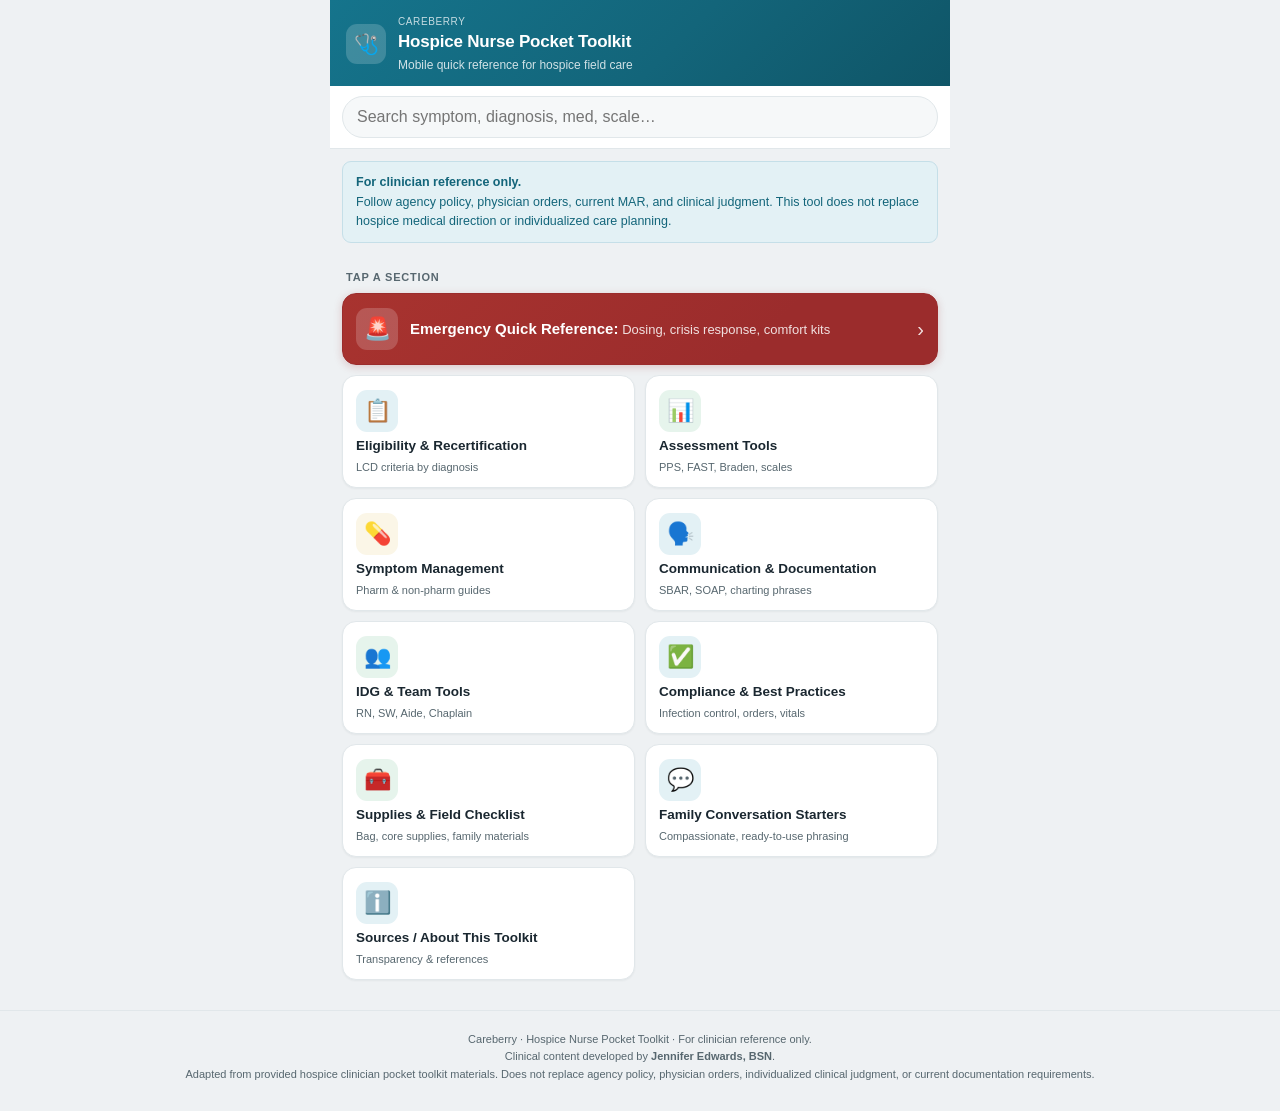
==== commit 37c89729: "Emergency tile colon, Jennifer Edwards BSN credit, tile tap highlight - Emergency tile now reads inl" ====
--- a/docs/index.html
+++ b/docs/index.html
@@ -202,6 +202,17 @@
 }
 .tile:active { transform: scale(0.97); box-shadow: 0 1px 1px rgba(16,39,48,0.04); }
 .tile:focus-visible { outline: 2px solid var(--primary-light); outline-offset: 2px; }
+/* brief selection flash on tap (JS adds .tile-selected before navigating) */
+.tile.tile-selected {
+  background: var(--primary-pale);
+  border-color: var(--primary-light);
+  box-shadow: 0 0 0 3px rgba(28,138,166,0.35);
+  transform: scale(0.97);
+}
+.tile.emergency.tile-selected {
+  background: linear-gradient(135deg, #a8332f 0%, var(--danger) 70%);
+  box-shadow: 0 0 0 3px rgba(255,255,255,0.65);
+}
 .tile .tile-icon {
   font-size: 22px; width: 42px; height: 42px;
   border-radius: 11px;
@@ -221,8 +232,9 @@
   box-shadow: 0 2px 8px rgba(155,44,44,0.22);
 }
 .tile.emergency .tile-icon { background: rgba(255,255,255,0.18); }
-.tile.emergency .tile-name { color: var(--white); font-size: 15px; }
-.tile.emergency .tile-sub { color: rgba(255,255,255,0.85); }
+.tile.emergency .tile-text { flex: 1; line-height: 1.35; }
+.tile.emergency .tile-name { display: inline; color: var(--white); font-size: 15px; }
+.tile.emergency .tile-sub { display: inline; color: rgba(255,255,255,0.85); font-size: 13px; }
 .tile.emergency .tile-arrow { margin-left: auto; font-size: 20px; opacity: 0.85; }
 
 /* ---------- SECTION VIEW ---------- */
@@ -409,6 +421,7 @@
 
   <footer class="footer">
     Careberry · Hospice Nurse Pocket Toolkit · For clinician reference only.<br>
+    Clinical content developed by <strong>Jennifer Edwards,&nbsp;BSN</strong>.<br>
     Adapted from provided hospice clinician pocket toolkit materials. Does not replace agency policy,
     physician orders, individualized clinical judgment, or current documentation requirements.
   </footer>
@@ -500,7 +513,7 @@
         id: "comfort-kit-seizure",
         title: "Seizure Comfort Kit (terminal neuro)",
         tags: ["comfort kit", "seizure", "neuro", "brain mets", "epilepsy", "convulsion"],
-        sourcePages: [58],
+        sourcePages: [58, 59],
         contentHtml:
           '<p class="body-text">For patients with brain metastases, tumors, or seizure history.</p>' +
           '<table class="ref-table"><tr><th>Medication</th><th>Purpose</th><th>Typical Dose</th><th>Route</th></tr>' +
@@ -1119,7 +1132,7 @@
         id: "sym-terminal-bleed",
         title: "Terminal Bleed (Massive Hemorrhage)",
         tags: ["terminal bleed", "hemorrhage", "bleeding", "midazolam", "crisis"],
-        sourcePages: [53, 54],
+        sourcePages: [53, 54, 55],
         contentHtml:
           '<p class="body-text">Most commonly seen with head/neck, lung, or GI cancers. Visible signs: sudden profuse bleeding from mouth, nose, tracheostomy, or rectum; skin turns gray or blue; family panic.</p>' +
           '<div class="sub-h">Emergency response</div>' +
@@ -1511,6 +1524,7 @@
         sourcePages: [1],
         contentHtml:
           '<p class="body-text">This toolkit is adapted from provided hospice clinician pocket toolkit materials for mobile reference. It is intended for clinician convenience and does not replace agency policy, physician orders, individualized clinical judgment, or current documentation requirements.</p>' +
+          '<p class="body-text">Clinical content developed by <strong>Jennifer Edwards, BSN</strong>.</p>' +
           '<div class="alert alert-blue">For clinician reference only. Follow agency policy, physician orders, current MAR, and clinical judgment.</div>'
       },
       {
@@ -1618,8 +1632,8 @@
         html +=
           '<button class="tile emergency" data-section="' + section.id + '">' +
             '<span class="tile-icon">' + icon + "</span>" +
-            "<span>" +
-              '<span class="tile-name">' + esc(section.title) + "</span>" +
+            '<span class="tile-text">' +
+              '<span class="tile-name">' + esc(section.title) + ":</span> " +
               '<span class="tile-sub">' + esc(section.description) + "</span>" +
             "</span>" +
             '<span class="tile-arrow" aria-hidden="true">›</span>' +
@@ -1797,7 +1811,15 @@
     // delegate tile + result + card-header clicks
     document.body.addEventListener("click", function (e) {
       var tile = e.target.closest ? e.target.closest("[data-section]") : null;
-      if (tile && tile.classList.contains("tile")) { showSection(tile.getAttribute("data-section")); return; }
+      if (tile && tile.classList.contains("tile")) {
+        // brief selection highlight before navigating, for tap feedback
+        tile.classList.add("tile-selected");
+        setTimeout(function () {
+          tile.classList.remove("tile-selected");
+          showSection(tile.getAttribute("data-section"));
+        }, 160);
+        return;
+      }
       var result = e.target.closest ? e.target.closest(".result-card") : null;
       if (result) { openCardInSection(result.getAttribute("data-section"), result.getAttribute("data-card")); return; }
       var head = e.target.closest ? e.target.closest(".card-header") : null;
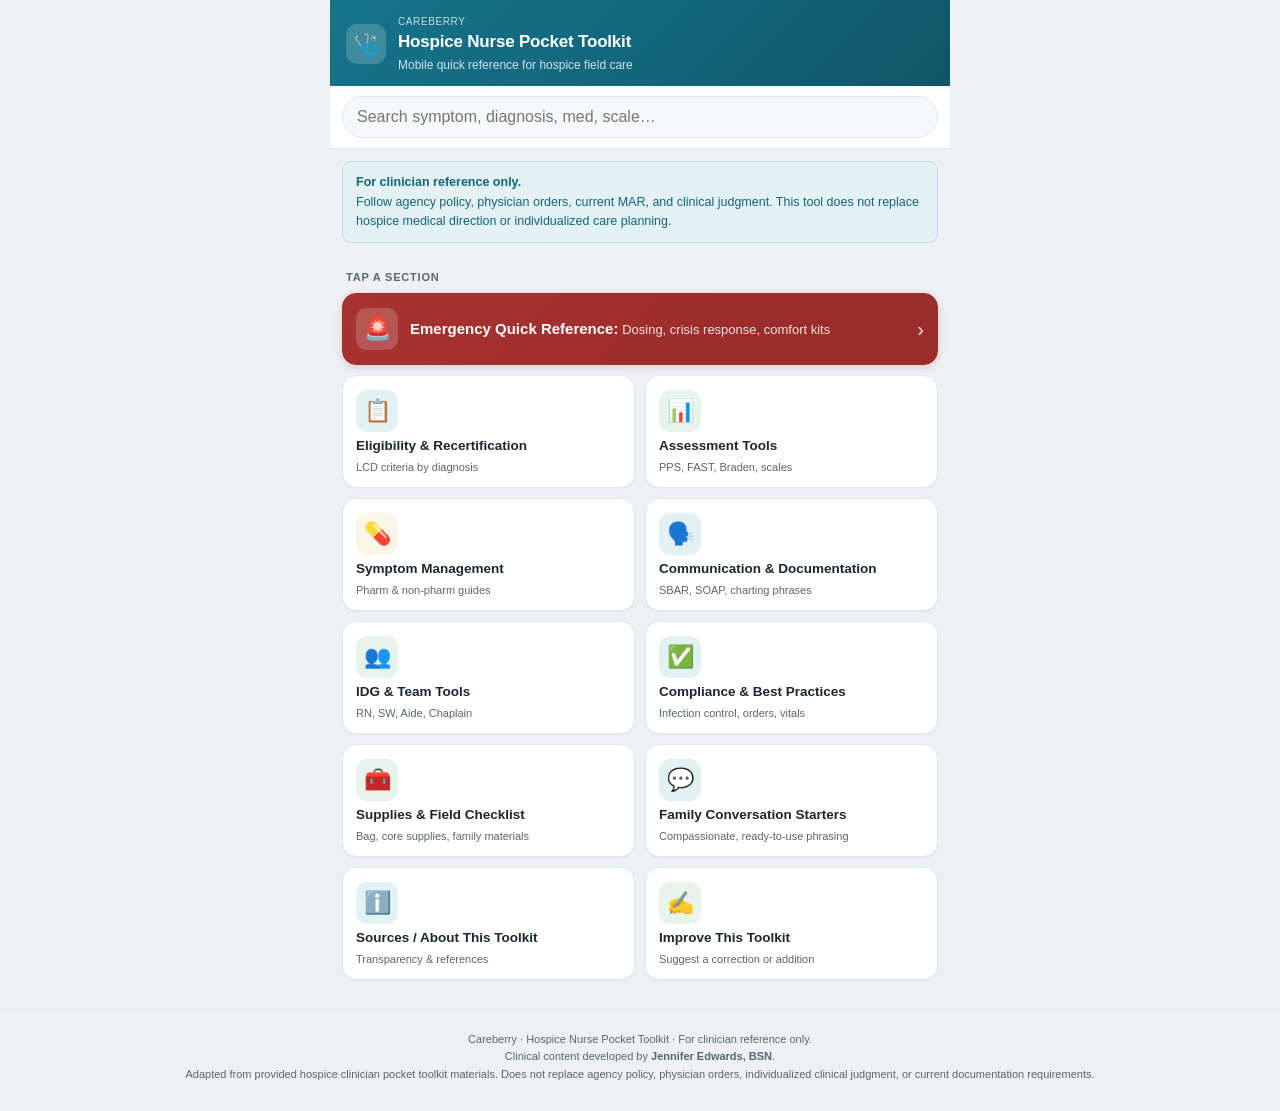
==== commit 6e1e0ba5: "Add "Improve This Toolkit" feedback tab (emails support@careberry.org) - New 11th section/tile with " ====
--- a/docs/index.html
+++ b/docs/index.html
@@ -341,6 +341,41 @@
 .ref-table td { padding: 8px 9px; border-bottom: 1px solid var(--border); vertical-align: top; line-height: 1.4; }
 .ref-table tr:last-child td { border-bottom: none; }
 .ref-table tr:nth-child(even) td { background: #fafbfc; }
+
+/* ---------- FEEDBACK FORM (Improve This Toolkit) ---------- */
+.form-field { margin: 12px 0; }
+.form-field label { display: block; font-size: 13px; font-weight: 600; margin-bottom: 5px; color: var(--text); }
+.form-field .req { color: var(--danger); }
+.form-field input,
+.form-field textarea {
+  width: 100%;
+  padding: 11px 12px;
+  border: 1.5px solid var(--border);
+  border-radius: var(--radius-sm);
+  font-size: 16px;            /* ≥16px avoids iOS zoom */
+  font-family: inherit;
+  color: var(--text);
+  background: var(--surface);
+}
+.form-field input:focus,
+.form-field textarea:focus { outline: none; border-color: var(--primary-light); background: var(--white); }
+.form-field textarea { resize: vertical; min-height: 96px; line-height: 1.5; }
+.form-row { display: flex; gap: 10px; }
+.form-row .form-field { flex: 1; }
+.form-submit {
+  width: 100%;
+  min-height: var(--tap);
+  margin-top: 12px;
+  background: var(--primary);
+  color: var(--white);
+  border: none;
+  border-radius: var(--radius-sm);
+  font-size: 15px; font-weight: 600;
+  cursor: pointer;
+}
+.form-submit:active { transform: scale(0.99); }
+.form-note { font-size: 12px; color: var(--text-muted); margin-top: 10px; line-height: 1.5; }
+@media (max-width: 360px) { .form-row { flex-direction: column; gap: 0; } }
 
 /* ---------- FLOATING "TOP" BUTTON ---------- */
 .to-top {
@@ -1550,6 +1585,45 @@
           '<ul class="criteria-list"><li>CDC Hand Hygiene Guidelines</li><li>WHO Hand Hygiene</li><li>42 CFR §418.60</li><li>42 CFR §418.56(c)</li><li>nhpco.org</li><li>advancingexpertcare.org</li></ul>'
       }
     ]
+  },
+
+  /* ============================================================
+   * SECTION 11 — IMPROVE THIS TOOLKIT (feedback)
+   * Not from the PDF. A submitter feedback form that composes an
+   * email to support@careberry.org via the device's mail app.
+   * Collects the submitter's own contact info only — NOT patient
+   * data; the form warns against entering PHI and stores nothing.
+   * ============================================================ */
+  {
+    id: "improve",
+    title: "Improve This Toolkit",
+    description: "Suggest a correction or addition",
+    tone: "accent",
+    cards: [
+      {
+        id: "improve-form",
+        title: "Suggest a Correction or Addition",
+        tags: ["improve", "feedback", "suggest", "correction", "report", "error", "contact", "evidence"],
+        sourcePages: [],
+        open: true,
+        contentHtml:
+          '<p class="body-text">Spotted something that looks wrong, out of date, or missing? Tell us and we’ll route it to clinical review. This sends an email to the Careberry team — nothing is stored on this page.</p>' +
+          '<div class="alert alert-yellow"><strong>Do not include patient names or any protected health information (PHI).</strong> Share only the clinical point and a source.</div>' +
+          '<div class="form-field"><label for="fbWhat">What seems wrong, or what should be added? <span class="req">*</span></label>' +
+          '<textarea id="fbWhat" rows="4" placeholder="Describe the correction or addition…"></textarea></div>' +
+          '<div class="form-field"><label for="fbSection">Which section / topic?</label>' +
+          '<input id="fbSection" type="text" placeholder="e.g., Symptom Management → Dyspnea"></div>' +
+          '<div class="form-field"><label for="fbLink">Link to supporting evidence (policy, guideline, source)</label>' +
+          '<input id="fbLink" type="url" inputmode="url" placeholder="https://…"></div>' +
+          '<div class="form-row">' +
+          '<div class="form-field"><label for="fbName">Your name</label><input id="fbName" type="text" autocomplete="name"></div>' +
+          '<div class="form-field"><label for="fbPhone">Phone</label><input id="fbPhone" type="tel" inputmode="tel" autocomplete="tel"></div>' +
+          '</div>' +
+          '<div class="form-field"><label for="fbEmail">Email</label><input id="fbEmail" type="email" inputmode="email" autocomplete="email" placeholder="you@example.com"></div>' +
+          '<button class="form-submit" id="fbSubmit" type="button">Send to Careberry</button>' +
+          '<p class="form-note" id="fbStatus" role="status" aria-live="polite">Opens your email app addressed to support@careberry.org. Nothing is stored on this page.</p>'
+      }
+    ]
   }
 
 ];
@@ -1573,7 +1647,7 @@
   var ICONS = {
     emergency: "🚨", eligibility: "📋", assessment: "📊", symptoms: "💊",
     comms: "🗣️", idg: "👥", compliance: "✅", supplies: "🧰",
-    family: "💬", sources: "ℹ️"
+    family: "💬", sources: "ℹ️", improve: "✍️"
   };
   // Soft tint behind each tile icon, keyed by section tone.
   var TONE_TINT = {
@@ -1664,13 +1738,14 @@
         var pages = (card.sourcePages && card.sourcePages.length)
           ? '<p class="muted" style="margin-top:10px">Source: PDF p. ' + card.sourcePages.join(", ") + "</p>"
           : "";
+        var isOpen = card.open === true;
         html +=
           '<div class="card" id="card-' + card.id + '">' +
-            '<button class="card-header" id="' + headId + '" aria-expanded="false" aria-controls="' + bodyId + '">' +
+            '<button class="card-header" id="' + headId + '" aria-expanded="' + (isOpen ? "true" : "false") + '" aria-controls="' + bodyId + '">' +
               '<span class="card-title">' + esc(card.title) + "</span>" +
               '<span class="chevron" aria-hidden="true">▾</span>' +
             "</button>" +
-            '<div class="card-body" id="' + bodyId + '" role="region" aria-labelledby="' + headId + '" hidden>' +
+            '<div class="card-body" id="' + bodyId + '" role="region" aria-labelledby="' + headId + '"' + (isOpen ? "" : " hidden") + ">" +
               makeTablesScrollable(card.contentHtml) + pages +
             "</div>" +
           "</div>";
@@ -1804,12 +1879,58 @@
     else { var v = el("view-" + currentSection); if (v) v.classList.add("active"); }
   }
 
+  /* ---------- feedback form (Improve This Toolkit) ---------- */
+  var FEEDBACK_EMAIL = "support@careberry.org";
+  function fieldVal(id) { var x = el(id); return x ? x.value.trim() : ""; }
+  function setFbStatus(msg, isError) {
+    var s = el("fbStatus");
+    if (!s) return;
+    s.textContent = msg;
+    s.style.color = isError ? "var(--danger)" : "var(--text-muted)";
+  }
+  function submitFeedback() {
+    var what = fieldVal("fbWhat");
+    if (!what) {
+      var w = el("fbWhat"); if (w) w.focus();
+      setFbStatus("Please describe what should be corrected or added.", true);
+      return;
+    }
+    var body =
+      "Suggested correction or addition:\n" + what + "\n\n" +
+      "Section / topic: " + fieldVal("fbSection") + "\n" +
+      "Supporting evidence / link: " + fieldVal("fbLink") + "\n\n" +
+      "Submitted by:\n" +
+      "Name: " + fieldVal("fbName") + "\n" +
+      "Phone: " + fieldVal("fbPhone") + "\n" +
+      "Email: " + fieldVal("fbEmail") + "\n\n" +
+      "Sent from the Careberry Hospice Nurse Pocket Toolkit.";
+    var url = "mailto:" + FEEDBACK_EMAIL +
+      "?subject=" + encodeURIComponent("Hospice Nurse Pocket Toolkit — feedback") +
+      "&body=" + encodeURIComponent(body);
+    setFbStatus("Opening your email app… if nothing happens, email " + FEEDBACK_EMAIL + " directly.", false);
+    // Use an anchor with target=_top — works when the page is embedded in an
+    // iframe (e.g. on a Wix page), where a bare window.location can be blocked.
+    var a = el("fbMailto");
+    if (!a) {
+      a = document.createElement("a");
+      a.id = "fbMailto";
+      a.target = "_top";
+      a.rel = "noopener";
+      a.style.display = "none";
+      document.body.appendChild(a);
+    }
+    a.href = url;
+    try { a.click(); } catch (err) { try { window.top.location.href = url; } catch (e2) { /* ignore */ } }
+  }
+
   /* ---------- events ---------- */
   function wire() {
     el("backBtn").addEventListener("click", goHome);
 
     // delegate tile + result + card-header clicks
     document.body.addEventListener("click", function (e) {
+      var fb = e.target.closest ? e.target.closest("#fbSubmit") : null;
+      if (fb) { submitFeedback(); return; }
       var tile = e.target.closest ? e.target.closest("[data-section]") : null;
       if (tile && tile.classList.contains("tile")) {
         // brief selection highlight before navigating, for tap feedback
